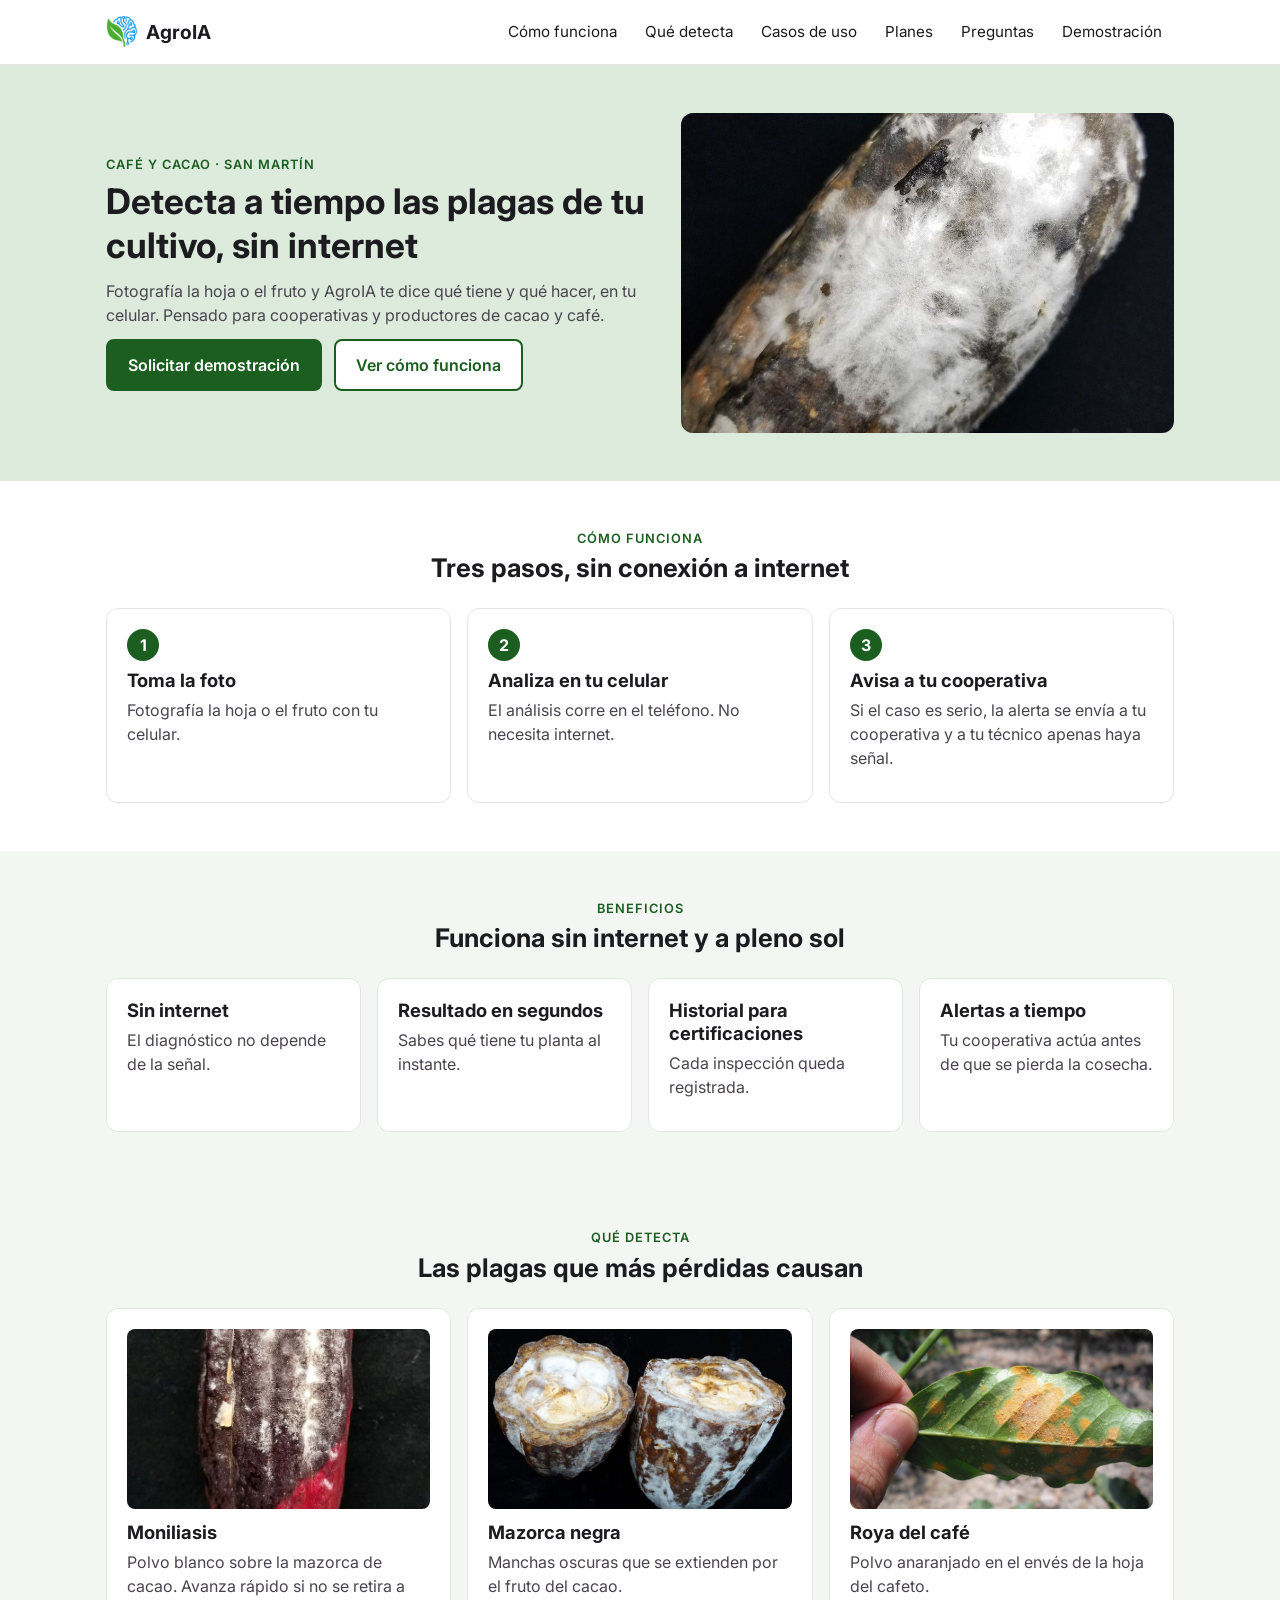
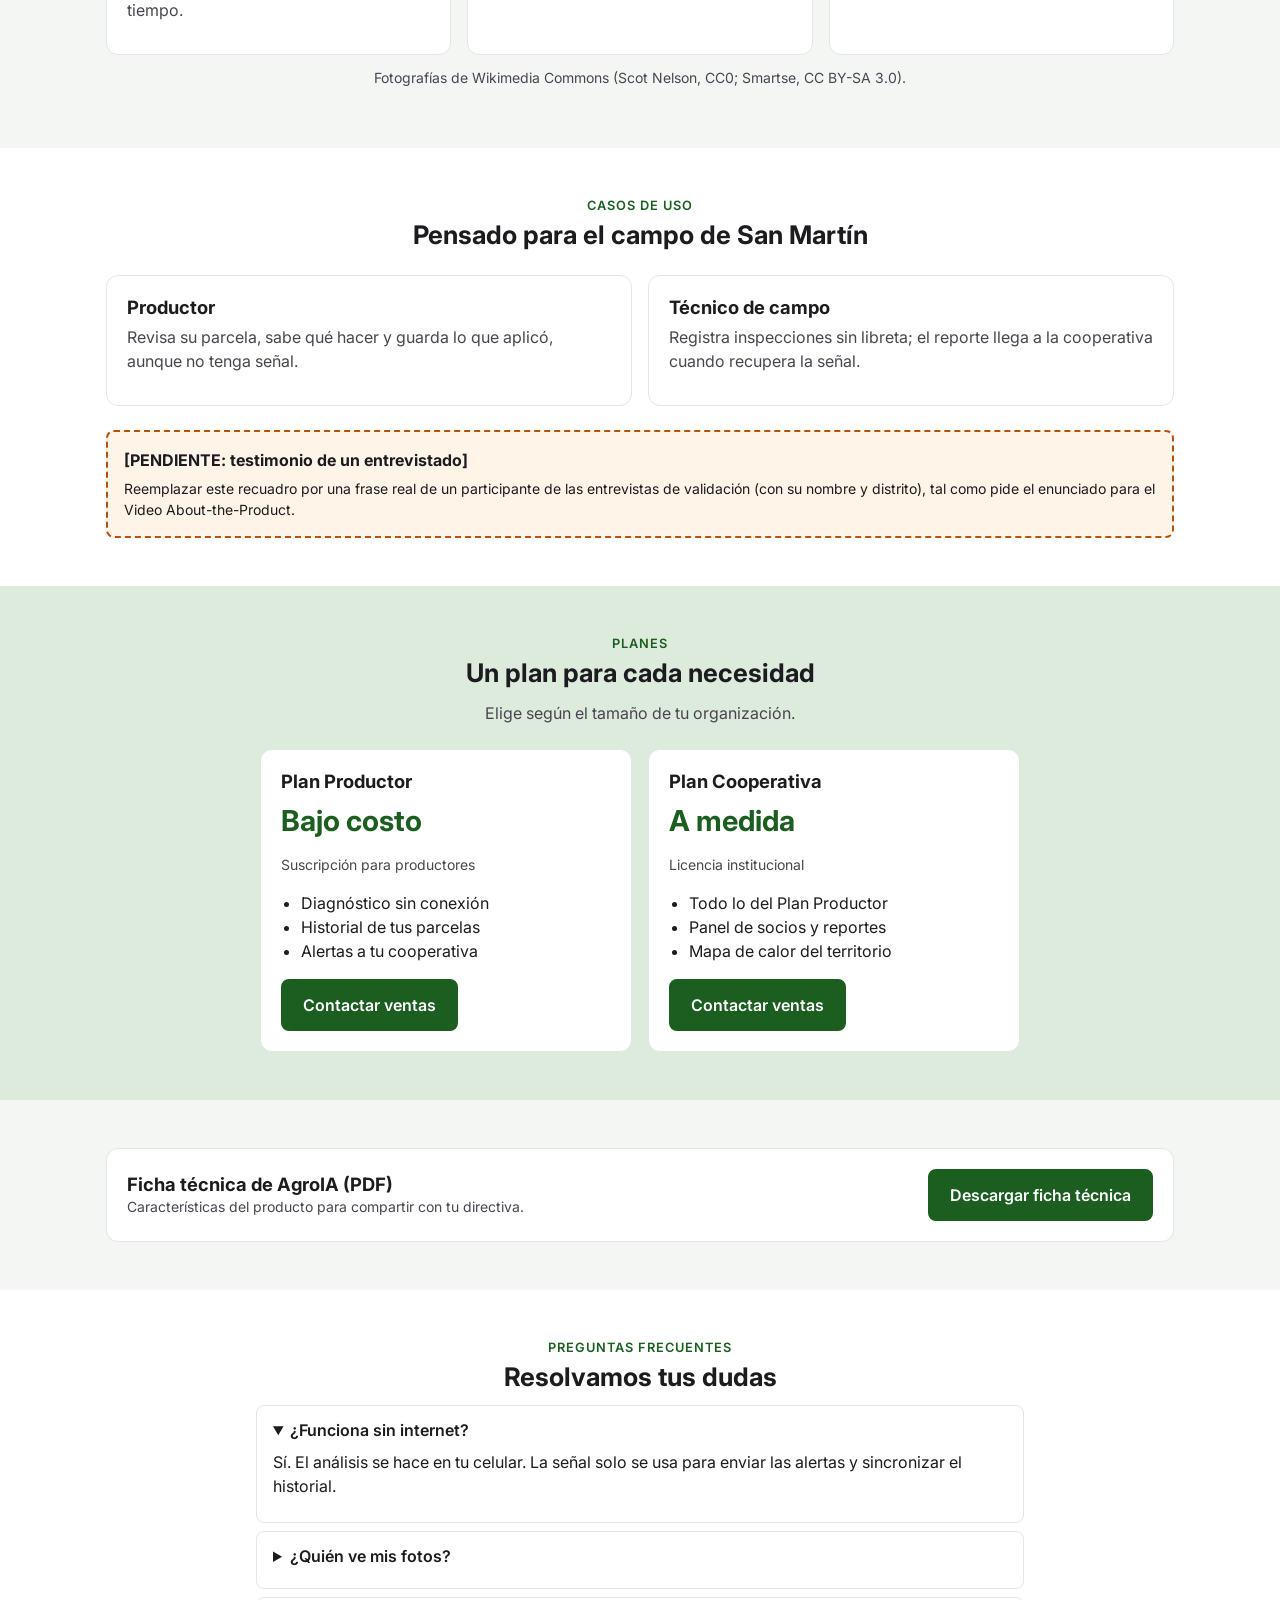
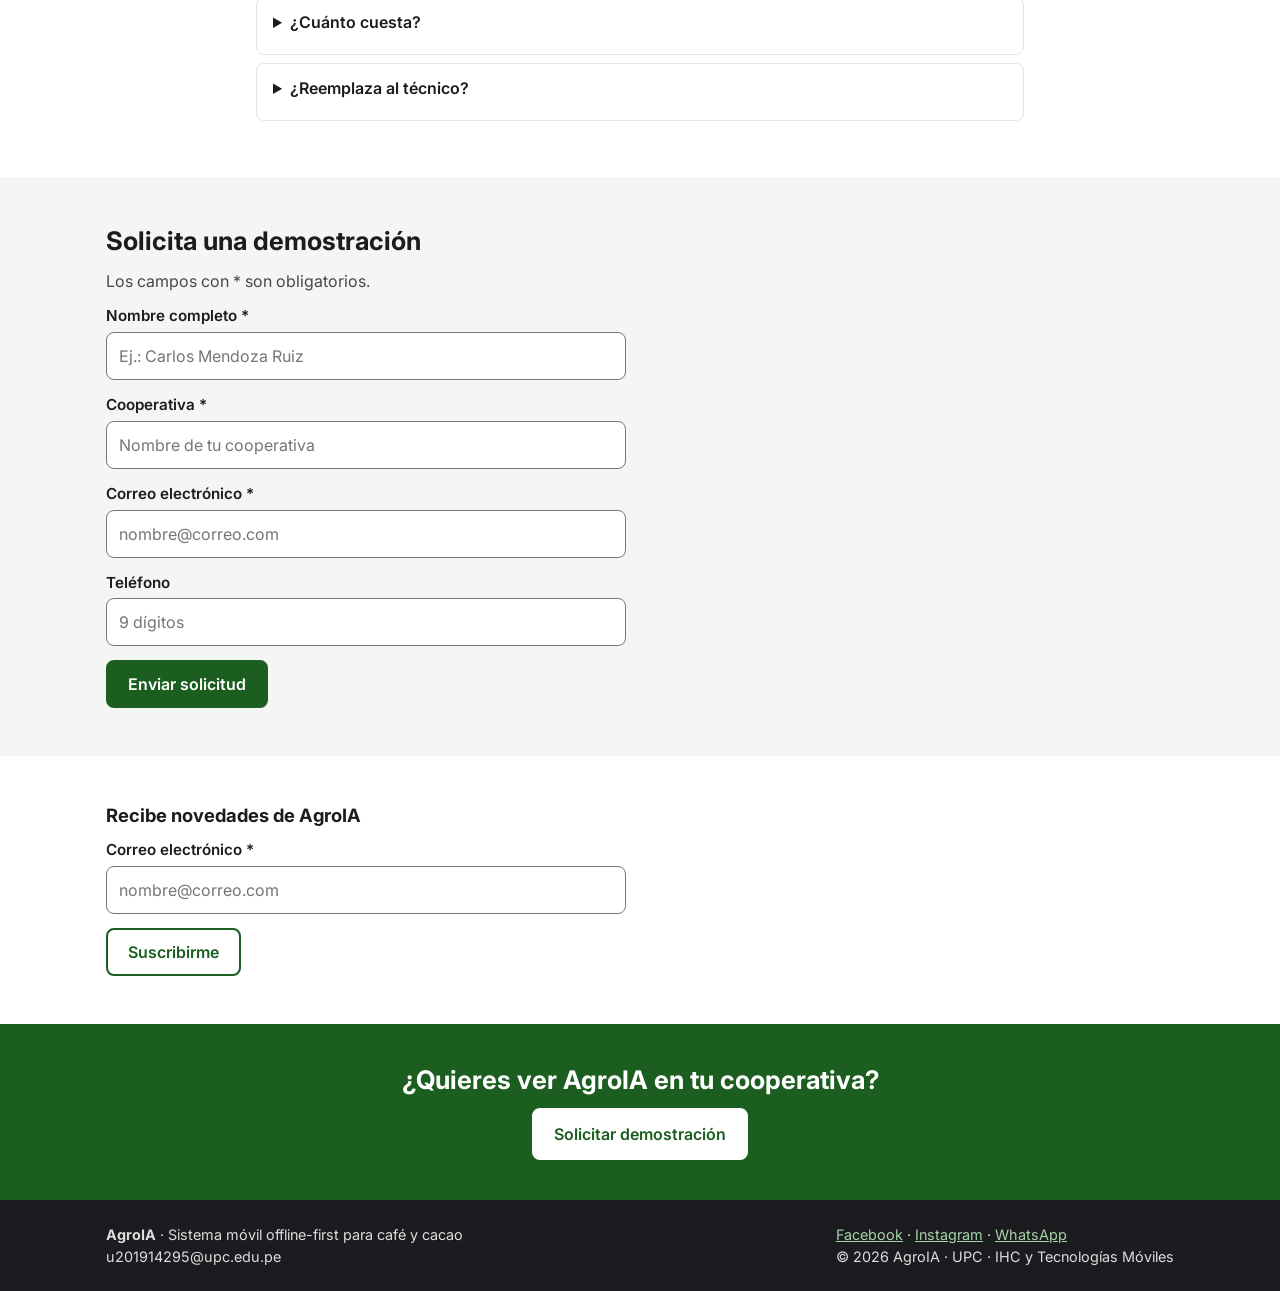
==== public/index.html @ c7a3e3e4 "fix(contact): replace placeholder contact data with real email" ====
<!DOCTYPE html>
<html lang="es">
<head>
  <meta charset="UTF-8">
  <meta name="viewport" content="width=device-width, initial-scale=1">
  <title>AgroIA | Detecta a tiempo las plagas de tu cultivo, sin internet</title>
  <meta name="description" content="AgroIA ayuda a productores y cooperativas de café y cacao a detectar plagas con el celular, incluso sin internet.">
  <link rel="icon" href="favicon.ico">
  <link rel="preconnect" href="https://fonts.googleapis.com">
  <link href="https://fonts.googleapis.com/css2?family=Inter:wght@400;600;700&display=swap" rel="stylesheet">
  <link rel="stylesheet" href="assets/styles/styles.css">
</head>
<body>

  <header class="header">
    <div class="container">
      <a class="brand" href="index.html"><img src="assets/images/logo.png" alt="">AgroIA</a>
      <button class="menu-btn" id="menu-btn" aria-expanded="false" aria-controls="nav">Menú</button>
      <nav class="nav" id="nav" aria-label="Principal">
        <a href="#como-funciona">Cómo funciona</a>
        <a href="#detecta">Qué detecta</a>
        <a href="#casos">Casos de uso</a>
        <a href="#planes">Planes</a>
        <a href="#preguntas">Preguntas</a>
        <a href="#demo">Demostración</a>
      </nav>
    </div>
  </header>

  <main>
    <!-- US45: propuesta de valor -->
    <section class="hero">
      <div class="container">
        <div>
          <p class="eyebrow">Café y cacao · San Martín</p>
          <h1>Detecta a tiempo las plagas de tu cultivo, sin internet</h1>
          <p class="muted">Fotografía la hoja o el fruto y AgroIA te dice qué tiene y qué hacer, en tu celular. Pensado para cooperativas y productores de cacao y café.</p>
          <div class="btn-row">
            <a class="btn" href="#demo">Solicitar demostración</a>
            <a class="btn btn-outline" href="#como-funciona">Ver cómo funciona</a>
          </div>
        </div>
        <img src="assets/images/hero.jpg" alt="Mazorca de cacao con polvo blanco de moniliasis">
      </div>
    </section>

    <section class="section section-white" id="como-funciona">
      <div class="container center">
        <p class="eyebrow">Cómo funciona</p>
        <h2>Tres pasos, sin conexión a internet</h2>
        <div class="grid grid-3" style="text-align:left; margin-top:24px;">
          <div class="card"><span class="step-number">1</span><h3>Toma la foto</h3><p class="muted">Fotografía la hoja o el fruto con tu celular.</p></div>
          <div class="card"><span class="step-number">2</span><h3>Analiza en tu celular</h3><p class="muted">El análisis corre en el teléfono. No necesita internet.</p></div>
          <div class="card"><span class="step-number">3</span><h3>Avisa a tu cooperativa</h3><p class="muted">Si el caso es serio, la alerta se envía a tu cooperativa y a tu técnico apenas haya señal.</p></div>
        </div>
      </div>
    </section>

    <section class="section">
      <div class="container center">
        <p class="eyebrow">Beneficios</p>
        <h2>Funciona sin internet y a pleno sol</h2>
        <div class="grid grid-4" style="text-align:left; margin-top:24px;">
          <div class="card"><h3>Sin internet</h3><p class="muted">El diagnóstico no depende de la señal.</p></div>
          <div class="card"><h3>Resultado en segundos</h3><p class="muted">Sabes qué tiene tu planta al instante.</p></div>
          <div class="card"><h3>Historial para certificaciones</h3><p class="muted">Cada inspección queda registrada.</p></div>
          <div class="card"><h3>Alertas a tiempo</h3><p class="muted">Tu cooperativa actúa antes de que se pierda la cosecha.</p></div>
        </div>
      </div>
    </section>

    <section class="section" id="detecta">
      <div class="container center">
        <p class="eyebrow">Qué detecta</p>
        <h2>Las plagas que más pérdidas causan</h2>
        <div class="grid grid-3" style="text-align:left; margin-top:24px;">
          <div class="card"><img class="card-photo" src="assets/images/moniliasis.jpg" alt="Mazorca de cacao cubierta de polvo blanco por moniliasis"><h3>Moniliasis</h3><p class="muted">Polvo blanco sobre la mazorca de cacao. Avanza rápido si no se retira a tiempo.</p></div>
          <div class="card"><img class="card-photo" src="assets/images/mazorca-negra.jpg" alt="Mazorca de cacao con manchas oscuras de mazorca negra"><h3>Mazorca negra</h3><p class="muted">Manchas oscuras que se extienden por el fruto del cacao.</p></div>
          <div class="card"><img class="card-photo" src="assets/images/roya.jpg" alt="Hoja de café con polvo anaranjado de roya"><h3>Roya del café</h3><p class="muted">Polvo anaranjado en el envés de la hoja del cafeto.</p></div>
        </div>
        <p class="muted small" style="margin-top:12px;">Fotografías de Wikimedia Commons (Scot Nelson, CC0; Smartse, CC BY-SA 3.0).</p>
      </div>
    </section>

    <!-- US46: casos de uso y testimonio -->
    <section class="section section-white" id="casos">
      <div class="container">
        <div class="center">
          <p class="eyebrow">Casos de uso</p>
          <h2>Pensado para el campo de San Martín</h2>
        </div>
        <div class="grid grid-2" style="margin-top:24px;">
          <div class="card"><h3>Productor</h3><p class="muted">Revisa su parcela, sabe qué hacer y guarda lo que aplicó, aunque no tenga señal.</p></div>
          <div class="card"><h3>Técnico de campo</h3><p class="muted">Registra inspecciones sin libreta; el reporte llega a la cooperativa cuando recupera la señal.</p></div>
        </div>
        <div style="margin-top:24px;">
          <div class="pending-box">
            <strong>[PENDIENTE: testimonio de un entrevistado]</strong>
            <p class="small" style="margin:6px 0 0;">Reemplazar este recuadro por una frase real de un participante de las entrevistas de validación (con su nombre y distrito), tal como pide el enunciado para el Video About-the-Product.</p>
          </div>
        </div>
      </div>
    </section>

    <!-- US47: planes -->
    <section class="section section-green" id="planes">
      <div class="container center">
        <p class="eyebrow">Planes</p>
        <h2>Un plan para cada necesidad</h2>
        <p class="muted">Elige según el tamaño de tu organización.</p>
        <div class="grid grid-2" style="text-align:left; max-width:760px; margin: 24px auto 0;">
          <div class="card">
            <h3>Plan Productor</h3>
            <p class="price">Bajo costo</p>
            <p class="muted small">Suscripción para productores</p>
            <ul class="plan-list"><li>Diagnóstico sin conexión</li><li>Historial de tus parcelas</li><li>Alertas a tu cooperativa</li></ul>
            <a class="btn" href="#demo">Contactar ventas</a>
          </div>
          <div class="card">
            <h3>Plan Cooperativa</h3>
            <p class="price">A medida</p>
            <p class="muted small">Licencia institucional</p>
            <ul class="plan-list"><li>Todo lo del Plan Productor</li><li>Panel de socios y reportes</li><li>Mapa de calor del territorio</li></ul>
            <a class="btn" href="#demo">Contactar ventas</a>
          </div>
        </div>
      </div>
    </section>

    <!-- US49: ficha tecnica -->
    <section class="section">
      <div class="container">
        <div class="card" style="display:flex; justify-content:space-between; align-items:center; gap:16px; flex-wrap:wrap;">
          <div><h3 style="margin:0;">Ficha técnica de AgroIA (PDF)</h3><p class="muted small" style="margin:0;">Características del producto para compartir con tu directiva.</p></div>
          <a class="btn" href="assets/docs/ficha-tecnica-agroia.pdf" download>Descargar ficha técnica</a>
        </div>
      </div>
    </section>

    <!-- US52: preguntas frecuentes -->
    <section class="section section-white" id="preguntas">
      <div class="container" style="max-width:800px;">
        <div class="center">
          <p class="eyebrow">Preguntas frecuentes</p>
          <h2>Resolvamos tus dudas</h2>
        </div>
        <details open><summary>¿Funciona sin internet?</summary><p>Sí. El análisis se hace en tu celular. La señal solo se usa para enviar las alertas y sincronizar el historial.</p></details>
        <details><summary>¿Quién ve mis fotos?</summary><p>Las fotos se quedan en tu celular. A la cooperativa solo se envía el resultado de las alertas que tú configuras.</p></details>
        <details><summary>¿Cuánto cuesta?</summary><p>Hay un plan de bajo costo para productores y una licencia a medida para cooperativas. Pide una demostración y te enviamos la propuesta.</p></details>
        <details><summary>¿Reemplaza al técnico?</summary><p>No. AgroIA orienta y avisa a tiempo, pero la dosis y el tratamiento se confirman con tu técnico de campo.</p></details>
      </div>
    </section>

    <!-- US48: solicitar demo -->
    <section class="section" id="demo">
      <div class="container">
        <h2>Solicita una demostración</h2>
        <p class="muted">Los campos con * son obligatorios.</p>
        <form class="form" id="form-demo" novalidate>
          <div class="field"><label for="nombre">Nombre completo *</label><input type="text" id="nombre" name="nombre" placeholder="Ej.: Carlos Mendoza Ruiz"><div class="error-msg"></div></div>
          <div class="field"><label for="cooperativa">Cooperativa *</label><input type="text" id="cooperativa" name="cooperativa" placeholder="Nombre de tu cooperativa"><div class="error-msg"></div></div>
          <div class="field"><label for="correo">Correo electrónico *</label><input type="email" id="correo" name="correo" placeholder="nombre@correo.com"><div class="error-msg"></div></div>
          <div class="field"><label for="telefono">Teléfono</label><input type="tel" id="telefono" name="telefono" placeholder="9 dígitos"><div class="error-msg"></div></div>
          <button class="btn" type="submit">Enviar solicitud</button>
        </form>
        <div class="success-box" id="demo-ok" role="status">Solicitud enviada. Nuestro equipo te escribirá para coordinar la demostración.</div>
      </div>
    </section>

    <!-- US51: boletin -->
    <section class="section section-white">
      <div class="container">
        <h3>Recibe novedades de AgroIA</h3>
        <form class="form" id="form-news" novalidate>
          <div class="field"><label for="correo-news">Correo electrónico *</label><input type="email" id="correo-news" name="correo" placeholder="nombre@correo.com"><div class="error-msg"></div></div>
          <button class="btn btn-outline" type="submit">Suscribirme</button>
        </form>
        <div class="success-box" id="news-ok" role="status">¡Listo! Te avisaremos de las novedades.</div>
      </div>
    </section>

    <section class="cta">
      <h2>¿Quieres ver AgroIA en tu cooperativa?</h2>
      <a class="btn" href="#demo">Solicitar demostración</a>
    </section>
  </main>

  <footer class="footer">
    <div class="container">
      <div>
        <strong>AgroIA</strong> · Sistema móvil offline-first para café y cacao<br>
        u201914295@upc.edu.pe
      </div>
      <div>
        <a href="#" aria-label="Facebook de AgroIA">Facebook</a> ·
        <a href="#" aria-label="Instagram de AgroIA">Instagram</a> ·
        <a href="#" aria-label="WhatsApp de AgroIA">WhatsApp</a><br>
        © 2026 AgroIA · UPC · IHC y Tecnologías Móviles
      </div>
    </div>
  </footer>

  <script src="assets/scripts/main.js"></script>
</body>
</html>
---- public/assets/styles/styles.css ----
/* AgroIA - estilos de la Landing Page
   Colores y tipografia tomados del Design System del informe (Inter, verde #1B5E20). */

:root {
  --primary: #1B5E20;
  --primary-light: #DDEBDD;
  --bg: #F4F6F4;
  --white: #FFFFFF;
  --ink: #1C1B1F;
  --muted: #49454F;
  --line: #E3E7E3;
  --leve: #1565C0;
  --leve-bg: #E8F1FB;
  --mod: #B45309;
  --mod-bg: #FFF4E8;
  --crit: #C62828;
  --crit-bg: #FDECEC;
  --ok: #2E7D32;
  --ok-bg: #EFF8F0;
}

* { box-sizing: border-box; }

body {
  margin: 0;
  font-family: "Inter", Arial, sans-serif;
  font-size: 16px;
  line-height: 1.5;
  color: var(--ink);
  background: var(--bg);
}

img { max-width: 100%; display: block; }
a { color: var(--primary); }
h1, h2, h3 { line-height: 1.25; margin: 0 0 12px; }
h1 { font-size: 2.2rem; }
h2 { font-size: 1.6rem; }
h3 { font-size: 1.15rem; }
p { margin: 0 0 12px; }

.container { width: 100%; max-width: 1100px; margin: 0 auto; padding: 0 16px; }
.section { padding: 48px 0; }
.section-white { background: var(--white); }
.section-green { background: var(--primary-light); }
.center { text-align: center; }
.muted { color: var(--muted); }
.small { font-size: 0.875rem; }
.eyebrow { color: var(--primary); font-weight: 600; font-size: 0.8rem; text-transform: uppercase; letter-spacing: 1px; margin-bottom: 4px; }

/* ---------- Encabezado ---------- */
.header { background: var(--white); border-bottom: 1px solid var(--line); position: sticky; top: 0; z-index: 10; }
.header .container { display: flex; align-items: center; justify-content: space-between; min-height: 64px; gap: 12px; }
.brand { display: flex; align-items: center; gap: 8px; font-weight: 700; font-size: 1.2rem; color: var(--ink); text-decoration: none; }
.brand img { width: 32px; height: 32px; }
.nav { display: flex; align-items: center; gap: 4px; flex-wrap: wrap; }
.nav a { color: var(--ink); text-decoration: none; padding: 10px 12px; border-radius: 8px; font-size: 0.95rem; }
.nav a:hover { background: var(--primary-light); }
.nav a.active { background: var(--primary-light); color: var(--primary); font-weight: 600; }
.menu-btn { display: none; background: none; border: 1px solid var(--line); border-radius: 8px; padding: 10px 14px; font-size: 1rem; cursor: pointer; min-height: 48px; }

/* ---------- Botones ---------- */
.btn {
  display: inline-block; background: var(--primary); color: var(--white); border: 2px solid var(--primary);
  padding: 12px 20px; border-radius: 8px; font-size: 1rem; font-weight: 600; text-decoration: none;
  cursor: pointer; min-height: 48px; font-family: inherit;
}
.btn:hover { background: #164d1a; }
.btn:disabled { opacity: 0.5; cursor: not-allowed; }
.btn-outline { background: var(--white); color: var(--primary); }
.btn-outline:hover { background: var(--primary-light); }
.btn-small { padding: 8px 14px; min-height: 40px; font-size: 0.9rem; }
.btn-row { display: flex; gap: 12px; flex-wrap: wrap; margin-top: 12px; }

/* === inicio (Rol 2) === */
/* ---------- Hero ---------- */
.hero { background: var(--primary-light); padding: 48px 0; }
.hero .container { display: grid; grid-template-columns: 1.1fr 1fr; gap: 32px; align-items: center; }
.hero img { border-radius: 12px; width: 100%; height: 320px; object-fit: cover; }

#como-funciona, #detecta { scroll-margin-top: 64px; }

/* ---------- Tarjetas y rejillas ---------- */
.grid { display: grid; gap: 16px; }
.grid-2 { grid-template-columns: repeat(2, 1fr); }
.grid-3 { grid-template-columns: repeat(3, 1fr); }
.grid-4 { grid-template-columns: repeat(4, 1fr); }
.card { background: var(--white); border: 1px solid var(--line); border-radius: 12px; padding: 20px; }
.card h3 { margin-bottom: 6px; }
.step-number { display: inline-block; background: var(--primary); color: var(--white); width: 32px; height: 32px; line-height: 32px; text-align: center; border-radius: 50%; font-weight: 700; margin-bottom: 8px; }
.price { font-size: 1.8rem; font-weight: 700; color: var(--primary); }
.plan-list { padding-left: 20px; }
.quote { border-left: 4px solid var(--primary); padding-left: 16px; font-style: italic; }
.pending-box { border: 2px dashed var(--mod); background: var(--mod-bg); padding: 16px; border-radius: 8px; }

.card-photo { width: 100%; height: 180px; object-fit: cover; border-radius: 8px; margin-bottom: 12px; }

/* === casos-planes (Rol 3) === */
/* tarjetas y rejillas ya vienen del bloque inicio (Rol 2); los planes y los casos reutilizan .card y .grid-2 */
/* ---------- Preguntas frecuentes ---------- */
details { background: var(--white); border: 1px solid var(--line); border-radius: 8px; padding: 12px 16px; margin-bottom: 8px; }
summary { cursor: pointer; font-weight: 600; min-height: 32px; }

/* === formularios (Rol 4) === */
/* ---------- Formularios ---------- */
.form { max-width: 520px; }
.field { margin-bottom: 14px; }
label { display: block; font-weight: 600; margin-bottom: 4px; font-size: 0.95rem; }
input[type="text"], input[type="email"], input[type="tel"], input[type="date"], input[type="number"], select, textarea {
  width: 100%; padding: 12px; border: 1px solid #79747E; border-radius: 8px; font-size: 1rem; font-family: inherit; background: var(--white); min-height: 48px;
}
input:focus, select:focus, textarea:focus, button:focus, a:focus, summary:focus { outline: 3px solid #81C784; outline-offset: 2px; }
.error-msg { color: var(--crit); font-size: 0.875rem; margin-top: 4px; display: none; }
.field.invalid input, .field.invalid select, .field.invalid textarea { border-color: var(--crit); border-width: 2px; }
.field.invalid .error-msg { display: block; }
.success-box { background: var(--ok-bg); border: 1px solid var(--ok); color: #1B5E20; padding: 16px; border-radius: 8px; display: none; margin-top: 12px; }

/* ---------- Pie ---------- */
.cta { background: var(--primary); color: var(--white); text-align: center; padding: 40px 16px; }
.cta .btn { background: var(--white); color: var(--primary); border-color: var(--white); }
.footer { background: #1C1B1F; color: #DDD; padding: 24px 0; font-size: 0.9rem; }
.footer a { color: #A5D6A7; }
.footer .container { display: flex; justify-content: space-between; gap: 16px; flex-wrap: wrap; }

/* ---------- Responsive ---------- */
@media (max-width: 800px) {
  h1 { font-size: 1.7rem; }
  .hero .container, .grid-2, .grid-3, .grid-4 { grid-template-columns: 1fr; }
  .hero img { height: 220px; }
  .menu-btn { display: block; }
  .nav { display: none; width: 100%; flex-direction: column; align-items: stretch; }
  .nav.open { display: flex; }
  .header .container { flex-wrap: wrap; padding-top: 8px; padding-bottom: 8px; }
  .section { padding: 32px 0; }
}
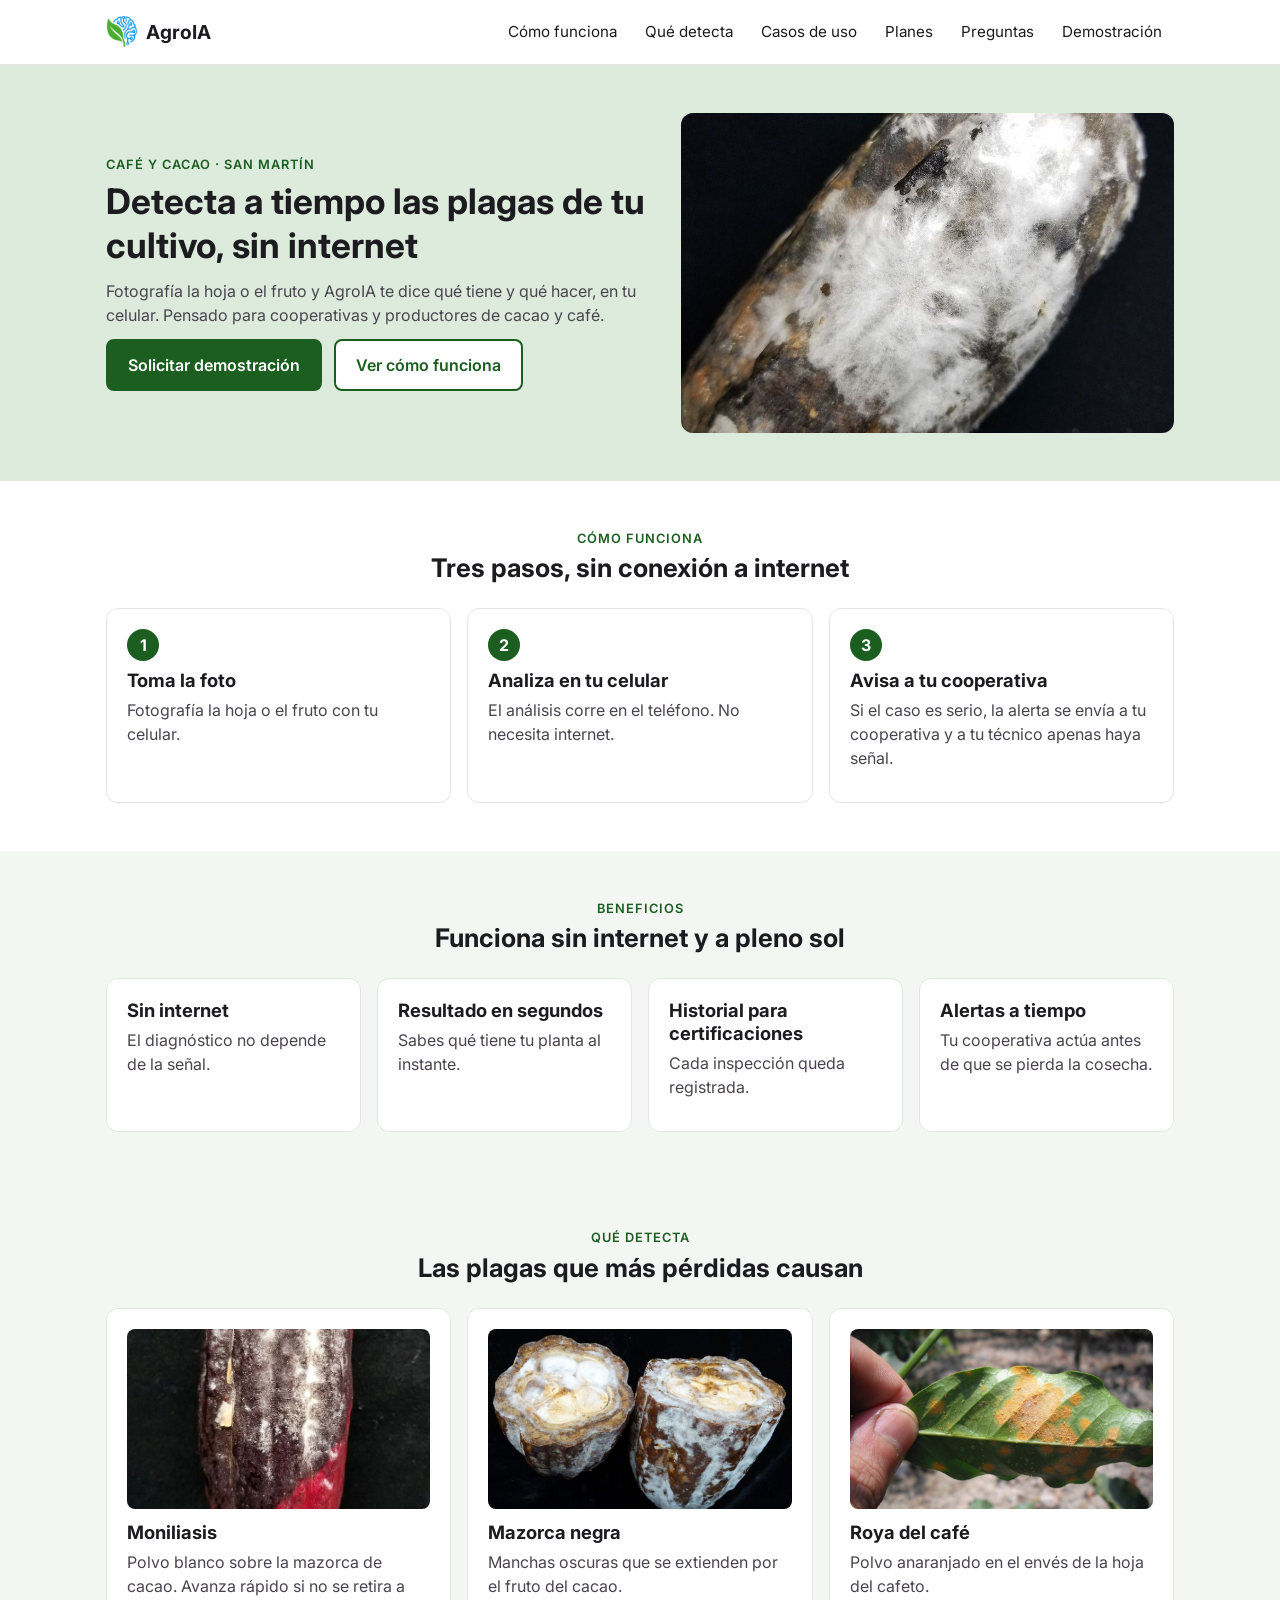
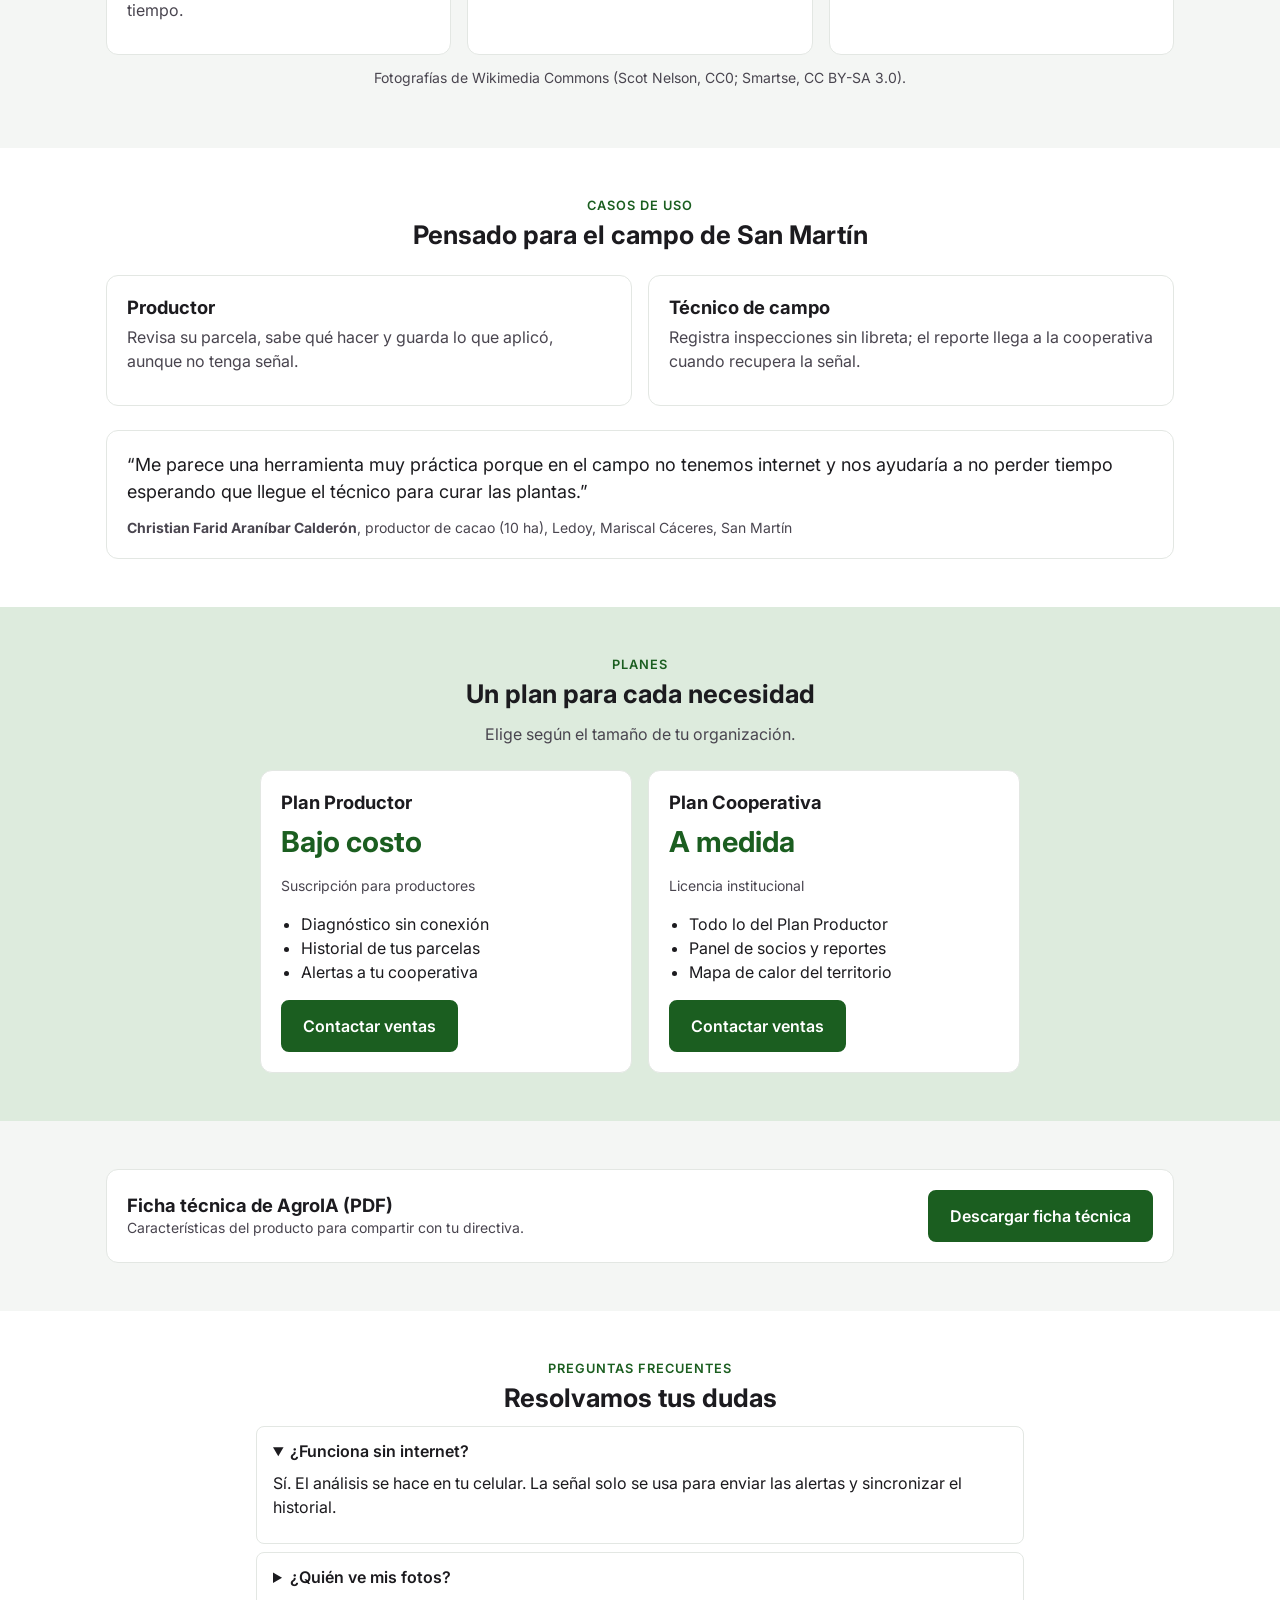
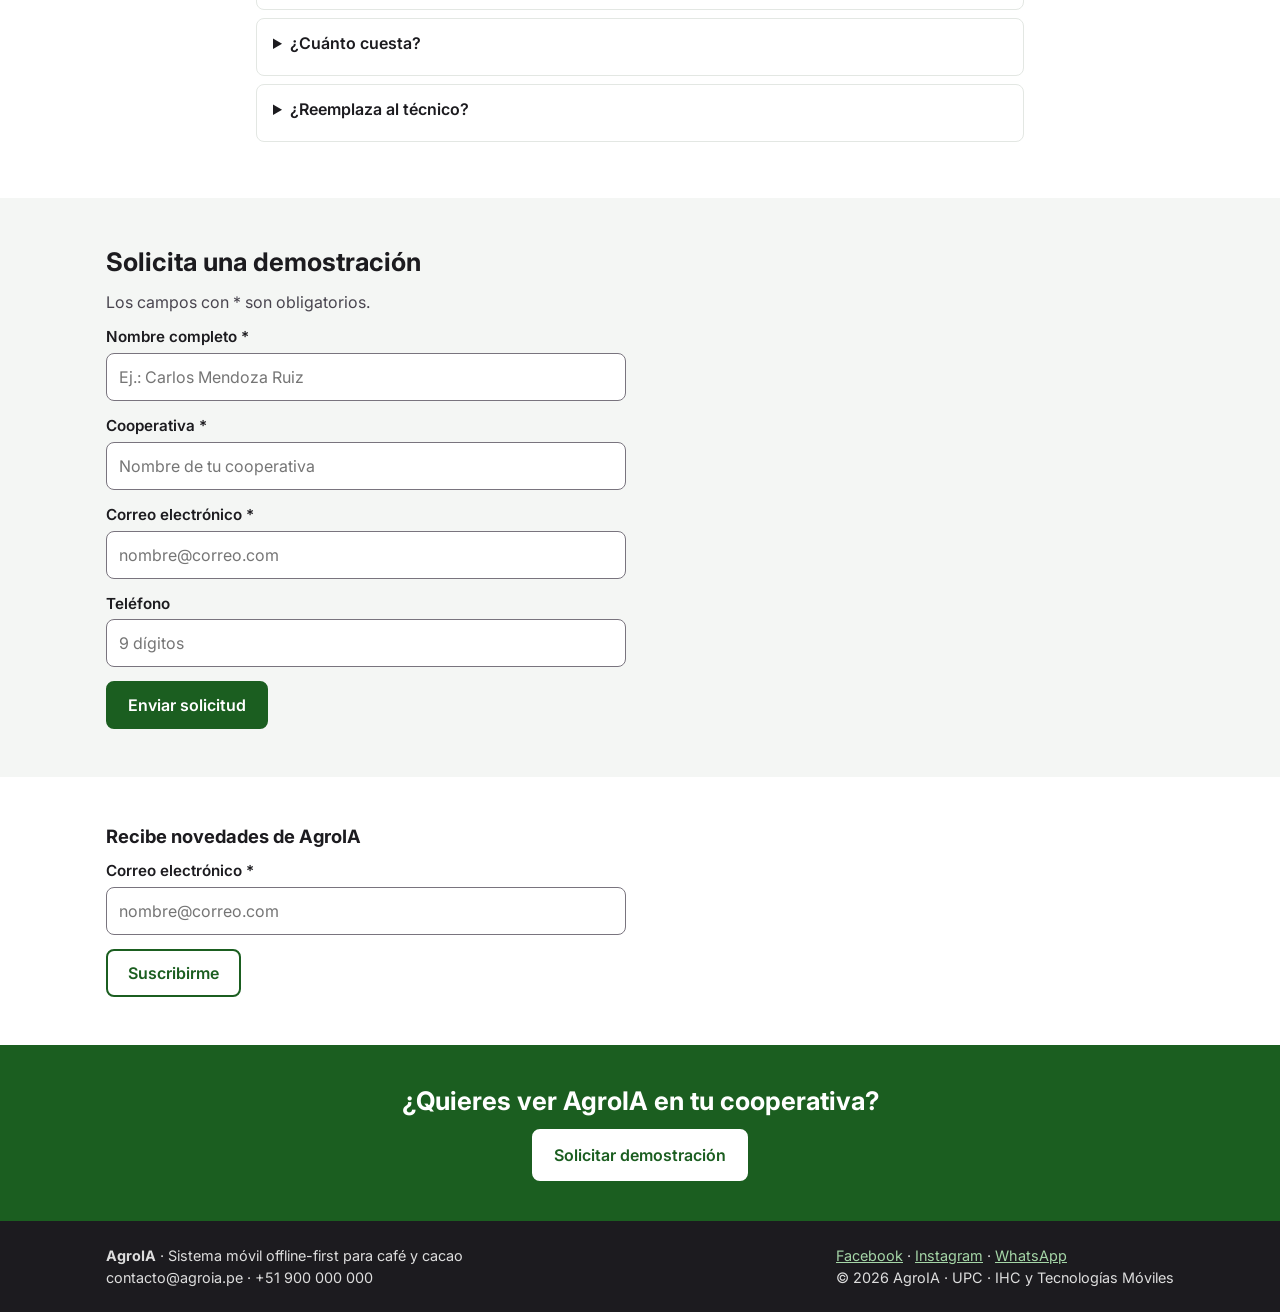
==== commit b3947995: "Merge pull request #7 from agroia-grupo3/fix/us46-real-testimonial feat: add real testimonial (US46)" ====
--- a/public/index.html
+++ b/public/index.html
@@ -94,10 +94,10 @@
           <div class="card"><h3>Técnico de campo</h3><p class="muted">Registra inspecciones sin libreta; el reporte llega a la cooperativa cuando recupera la señal.</p></div>
         </div>
         <div style="margin-top:24px;">
-          <div class="pending-box">
-            <strong>[PENDIENTE: testimonio de un entrevistado]</strong>
-            <p class="small" style="margin:6px 0 0;">Reemplazar este recuadro por una frase real de un participante de las entrevistas de validación (con su nombre y distrito), tal como pide el enunciado para el Video About-the-Product.</p>
-          </div>
+          <figure class="card" style="margin:0;">
+            <blockquote style="margin:0 0 12px;font-size:1.125rem;">&ldquo;Me parece una herramienta muy práctica porque en el campo no tenemos internet y nos ayudaría a no perder tiempo esperando que llegue el técnico para curar las plantas.&rdquo;</blockquote>
+            <figcaption class="muted small"><strong>Christian Farid Araníbar Calderón</strong>, productor de cacao (10 ha), Ledoy, Mariscal Cáceres, San Martín</figcaption>
+          </figure>
         </div>
       </div>
     </section>
@@ -189,7 +189,7 @@
     <div class="container">
       <div>
         <strong>AgroIA</strong> · Sistema móvil offline-first para café y cacao<br>
-        u201914295@upc.edu.pe
+        contacto@agroia.pe · +51 900 000 000
       </div>
       <div>
         <a href="#" aria-label="Facebook de AgroIA">Facebook</a> ·
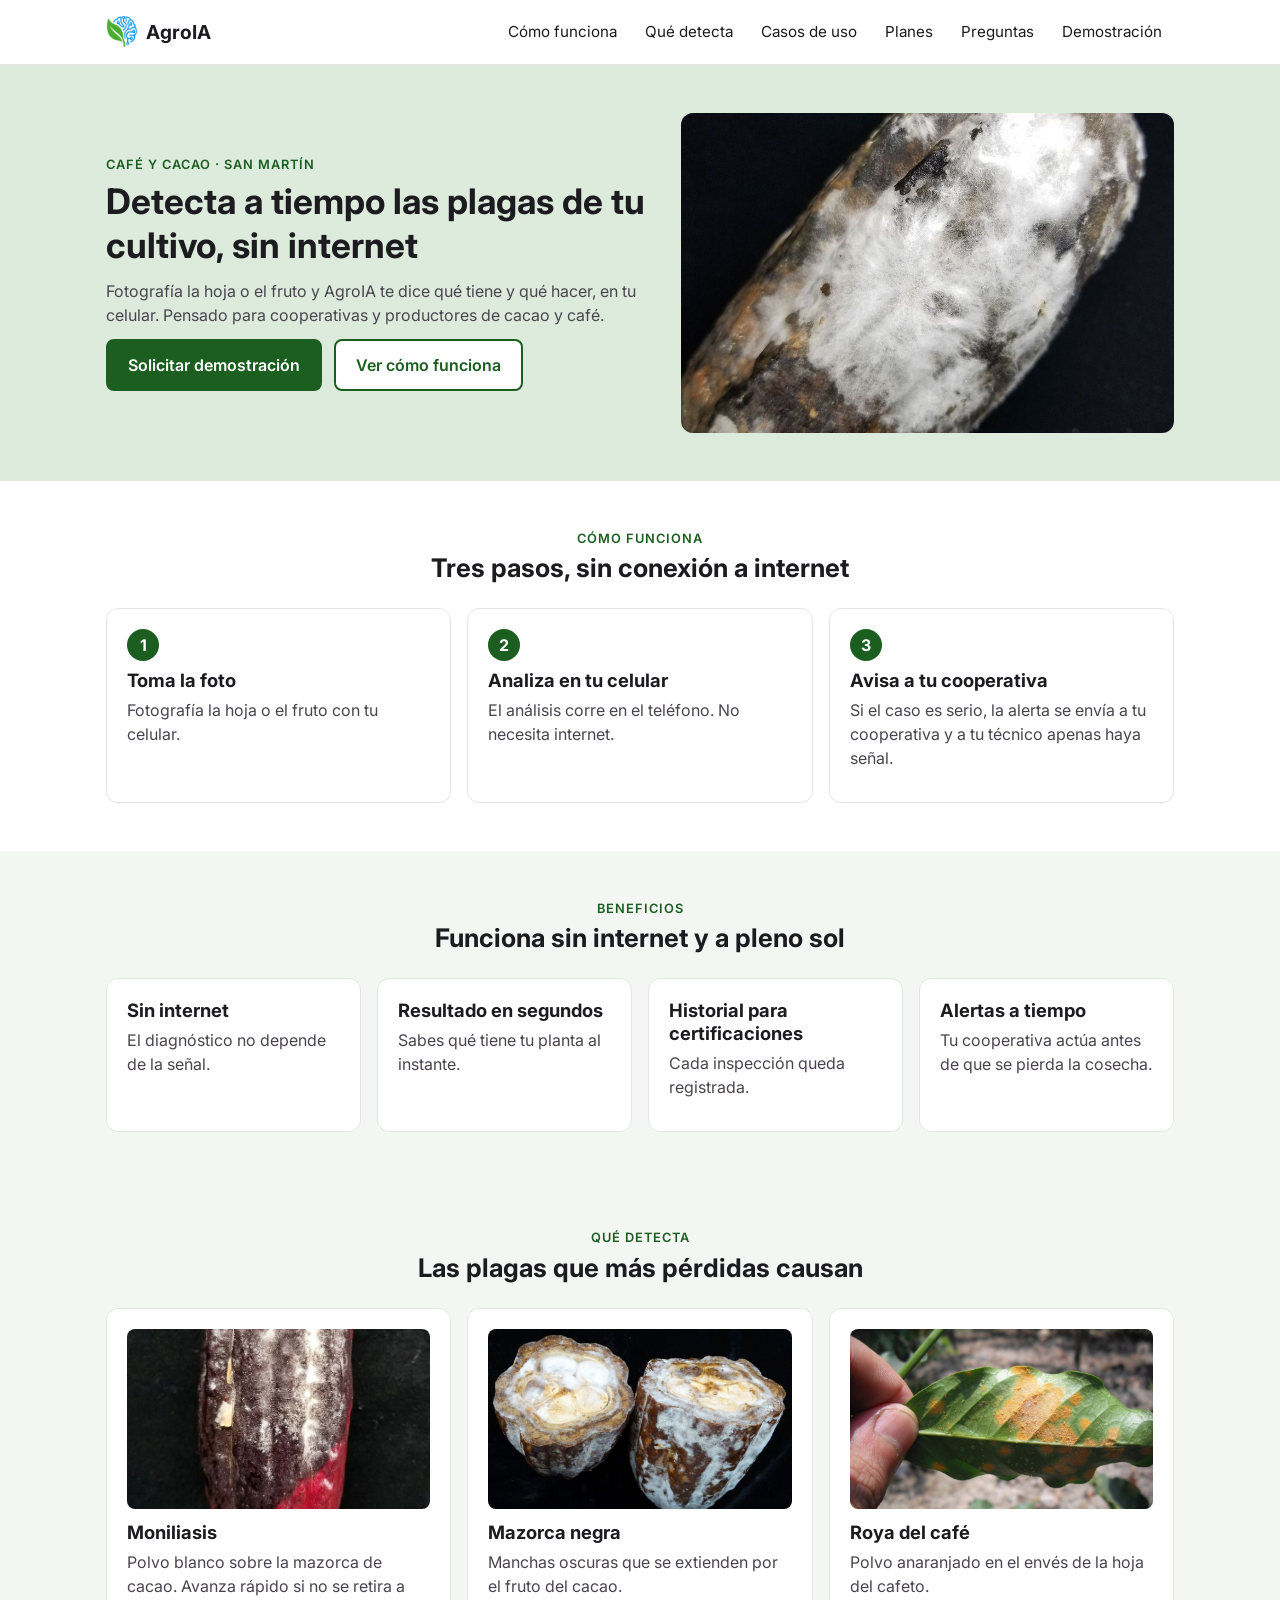
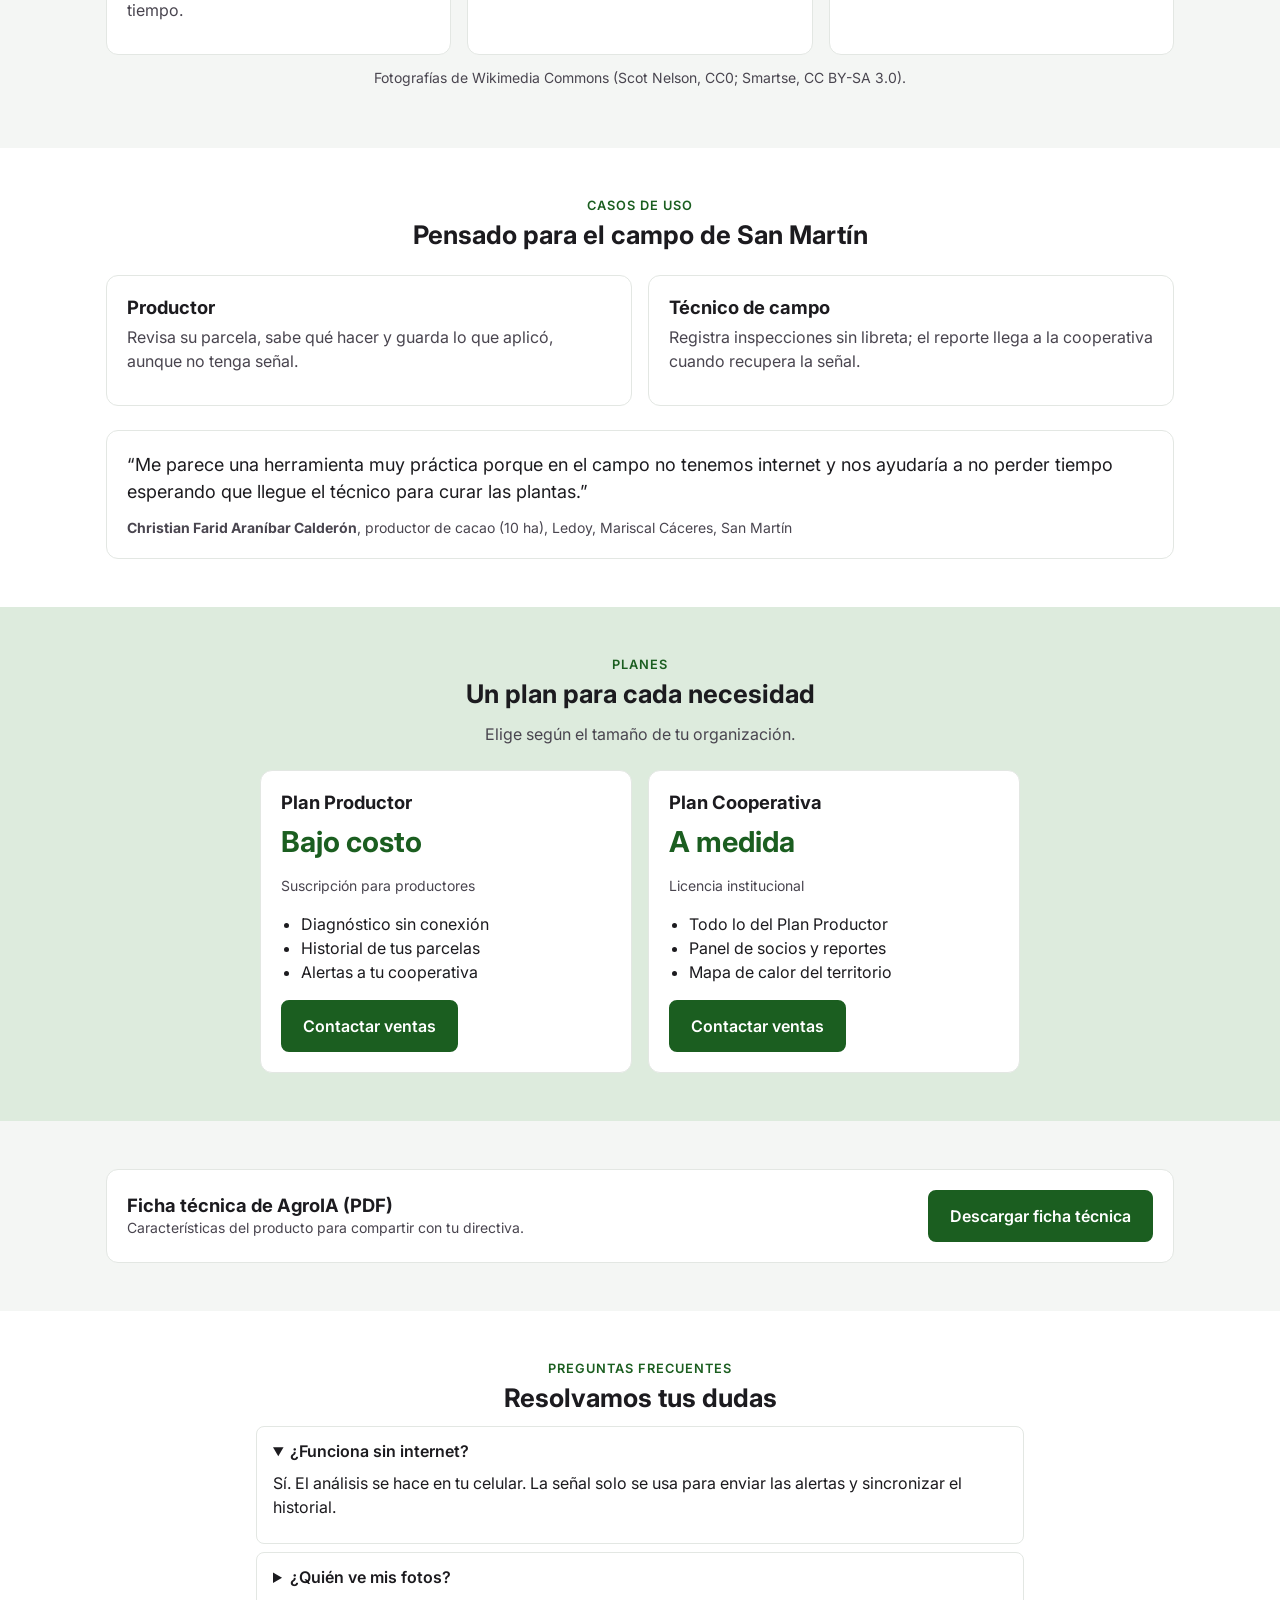
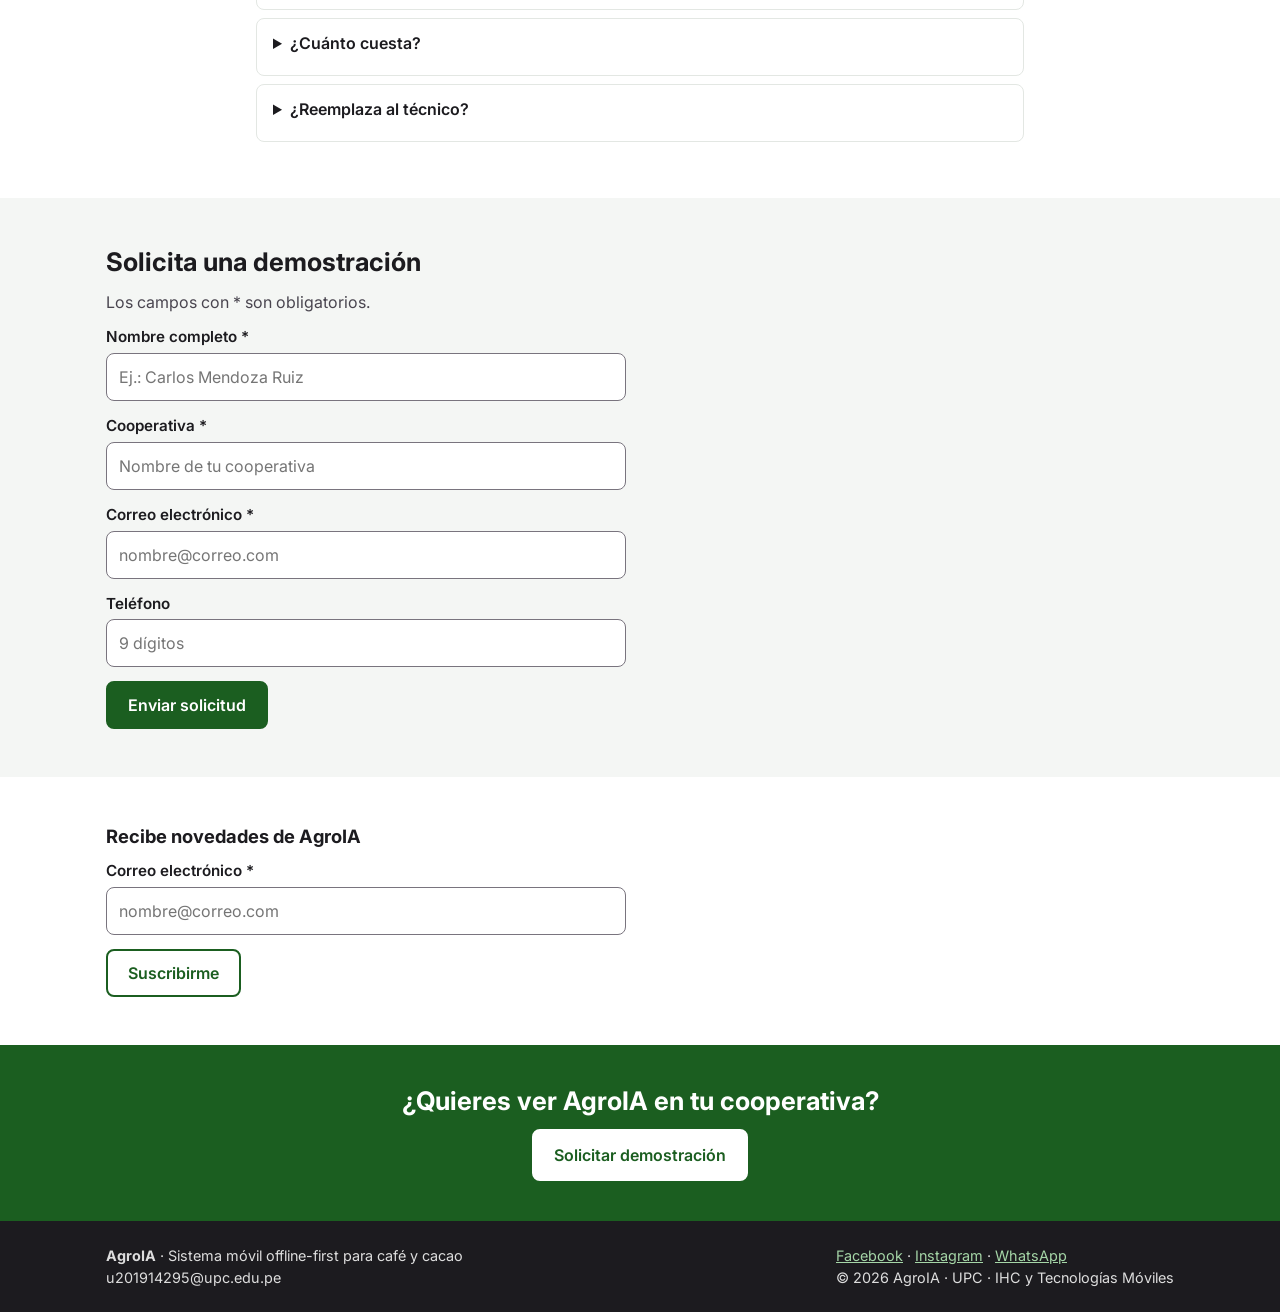
==== commit 8e97a85e: "Merge pull request #8 from agroia-grupo3/fix/contact-data fix: real contact data" ====
--- a/public/index.html
+++ b/public/index.html
@@ -189,7 +189,7 @@
     <div class="container">
       <div>
         <strong>AgroIA</strong> · Sistema móvil offline-first para café y cacao<br>
-        contacto@agroia.pe · +51 900 000 000
+        u201914295@upc.edu.pe
       </div>
       <div>
         <a href="#" aria-label="Facebook de AgroIA">Facebook</a> ·
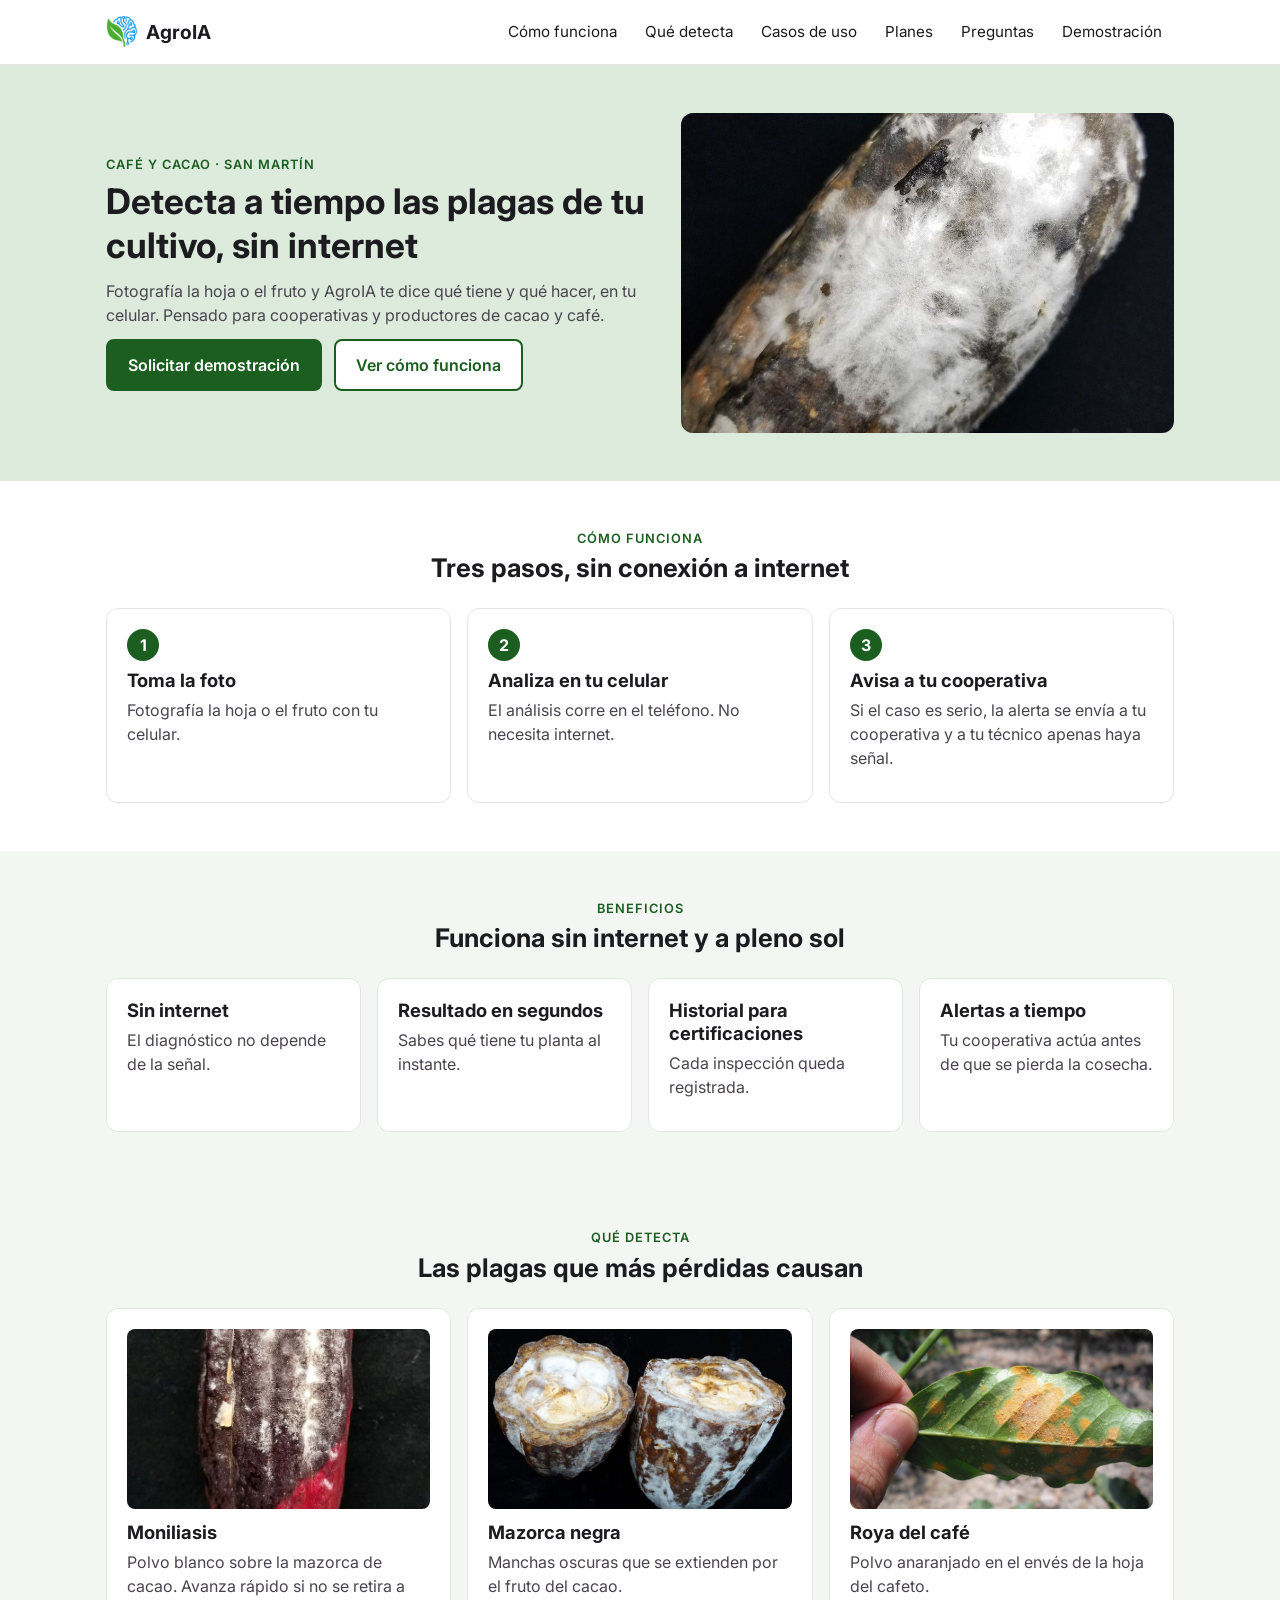
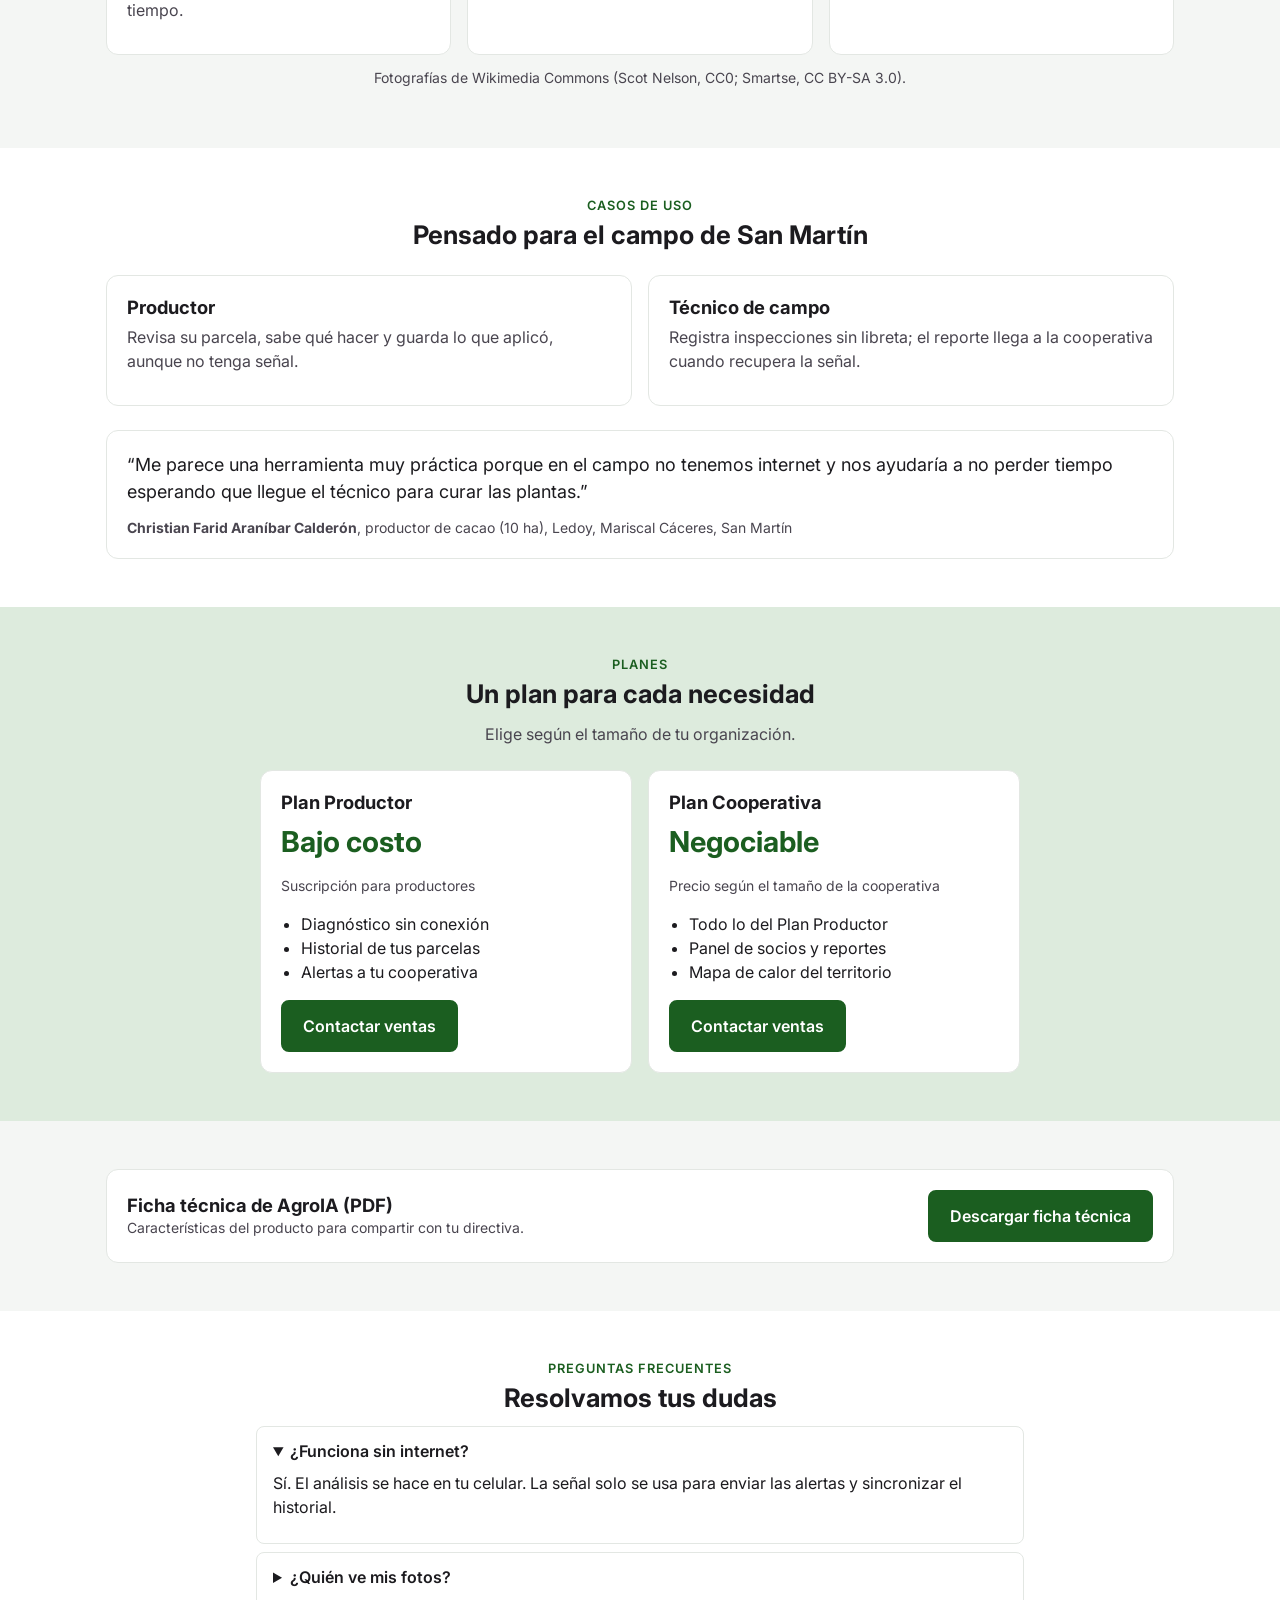
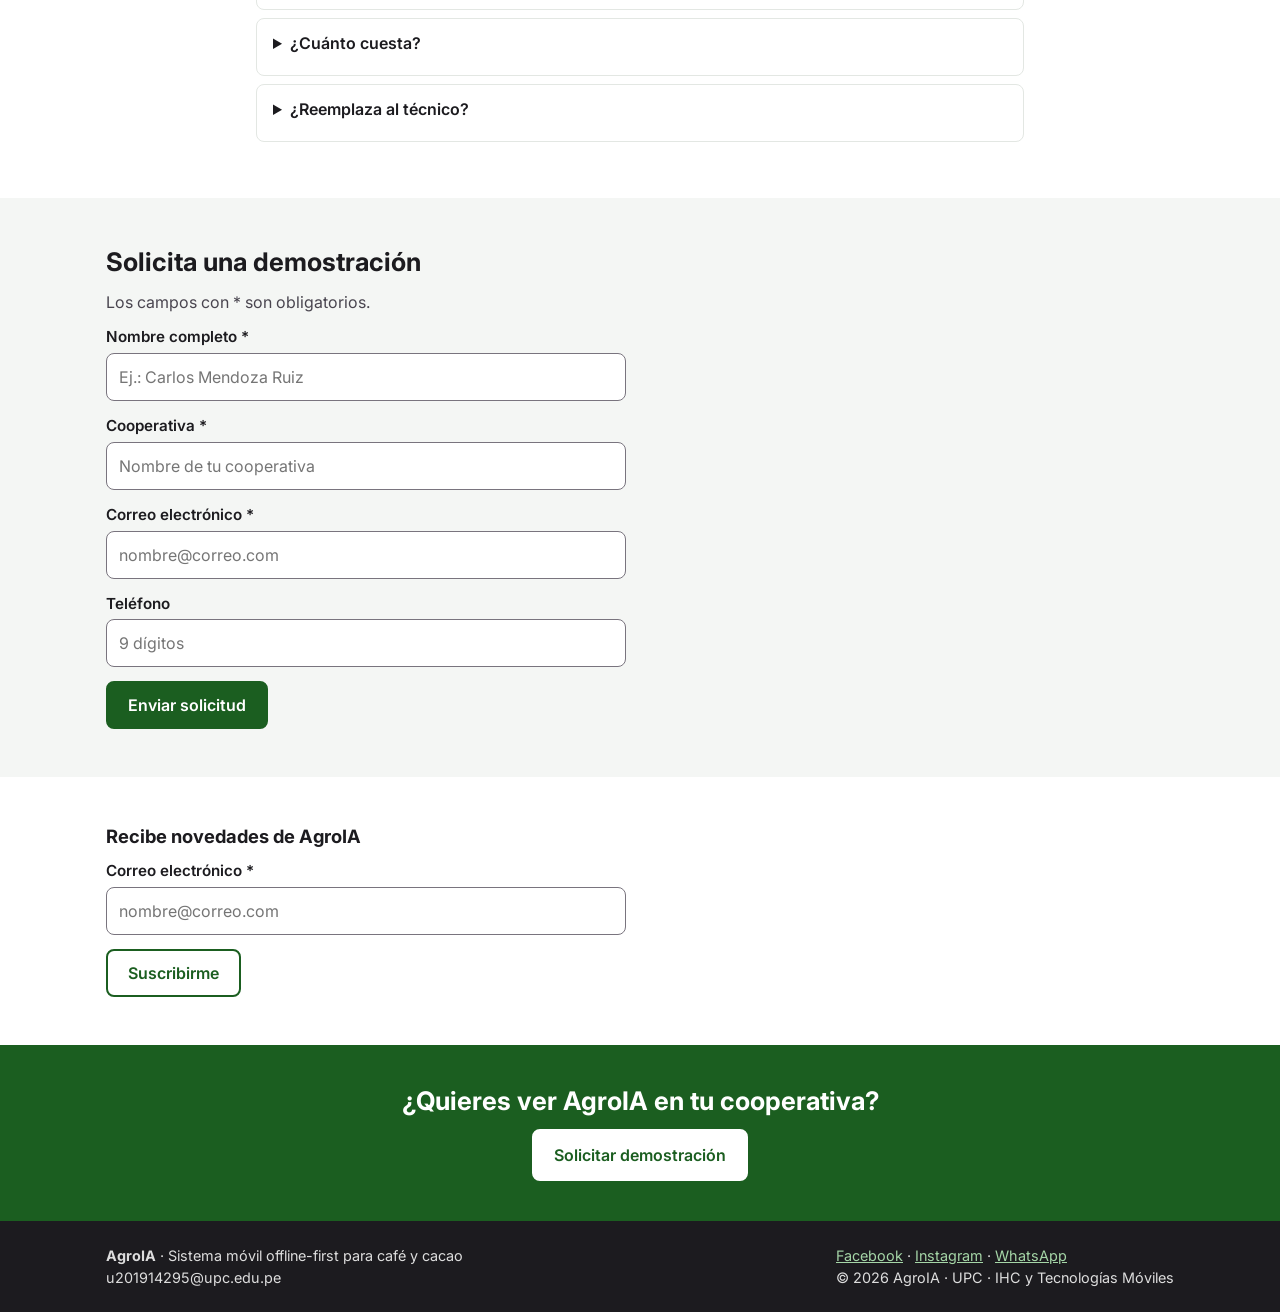
==== commit 0126ac61: "feat(plans): state that the cooperative price is negotiable by size" ====
--- a/public/index.html
+++ b/public/index.html
@@ -118,8 +118,8 @@
           </div>
           <div class="card">
             <h3>Plan Cooperativa</h3>
-            <p class="price">A medida</p>
-            <p class="muted small">Licencia institucional</p>
+            <p class="price">Negociable</p>
+            <p class="muted small">Precio según el tamaño de la cooperativa</p>
             <ul class="plan-list"><li>Todo lo del Plan Productor</li><li>Panel de socios y reportes</li><li>Mapa de calor del territorio</li></ul>
             <a class="btn" href="#demo">Contactar ventas</a>
           </div>
@@ -146,7 +146,7 @@
         </div>
         <details open><summary>¿Funciona sin internet?</summary><p>Sí. El análisis se hace en tu celular. La señal solo se usa para enviar las alertas y sincronizar el historial.</p></details>
         <details><summary>¿Quién ve mis fotos?</summary><p>Las fotos se quedan en tu celular. A la cooperativa solo se envía el resultado de las alertas que tú configuras.</p></details>
-        <details><summary>¿Cuánto cuesta?</summary><p>Hay un plan de bajo costo para productores y una licencia a medida para cooperativas. Pide una demostración y te enviamos la propuesta.</p></details>
+        <details><summary>¿Cuánto cuesta?</summary><p>Hay un plan de bajo costo para productores y una licencia para cooperativas con precio negociable según su tamaño. Pide una demostración y te enviamos la propuesta.</p></details>
         <details><summary>¿Reemplaza al técnico?</summary><p>No. AgroIA orienta y avisa a tiempo, pero la dosis y el tratamiento se confirman con tu técnico de campo.</p></details>
       </div>
     </section>
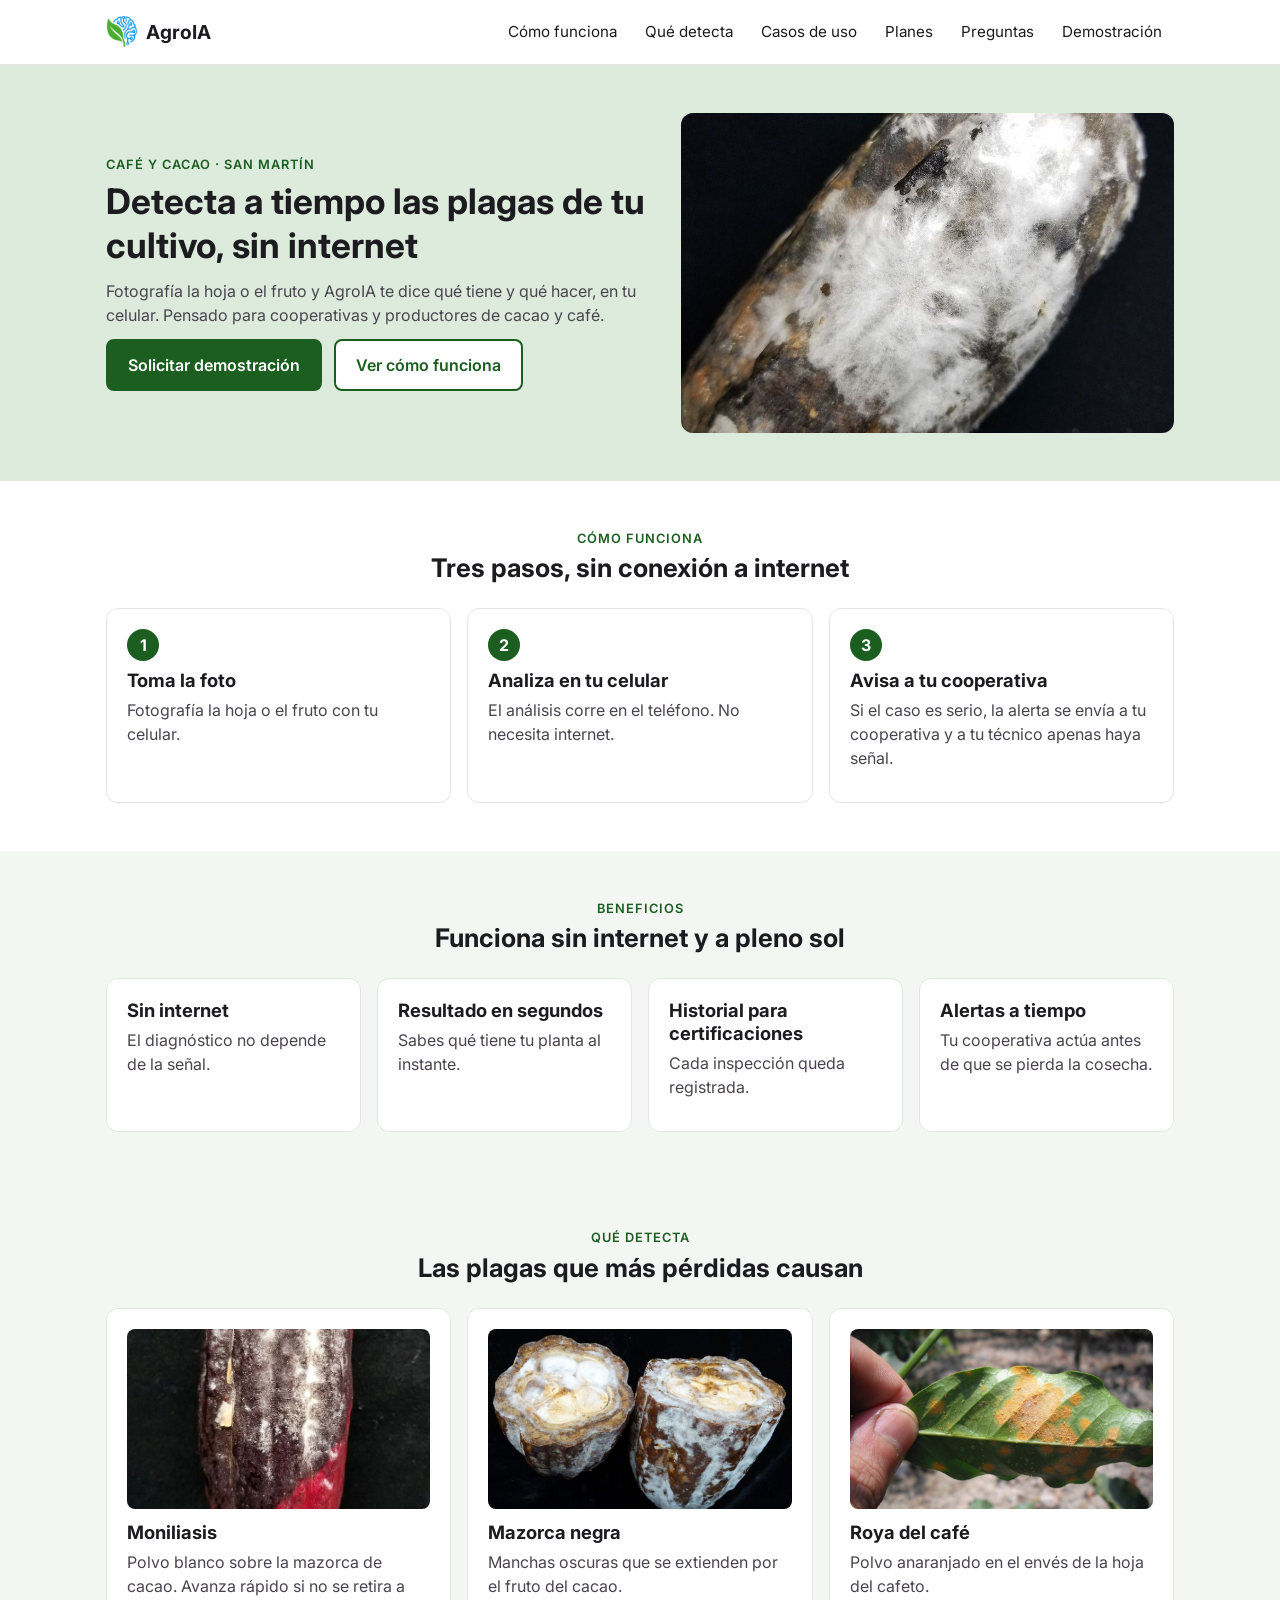
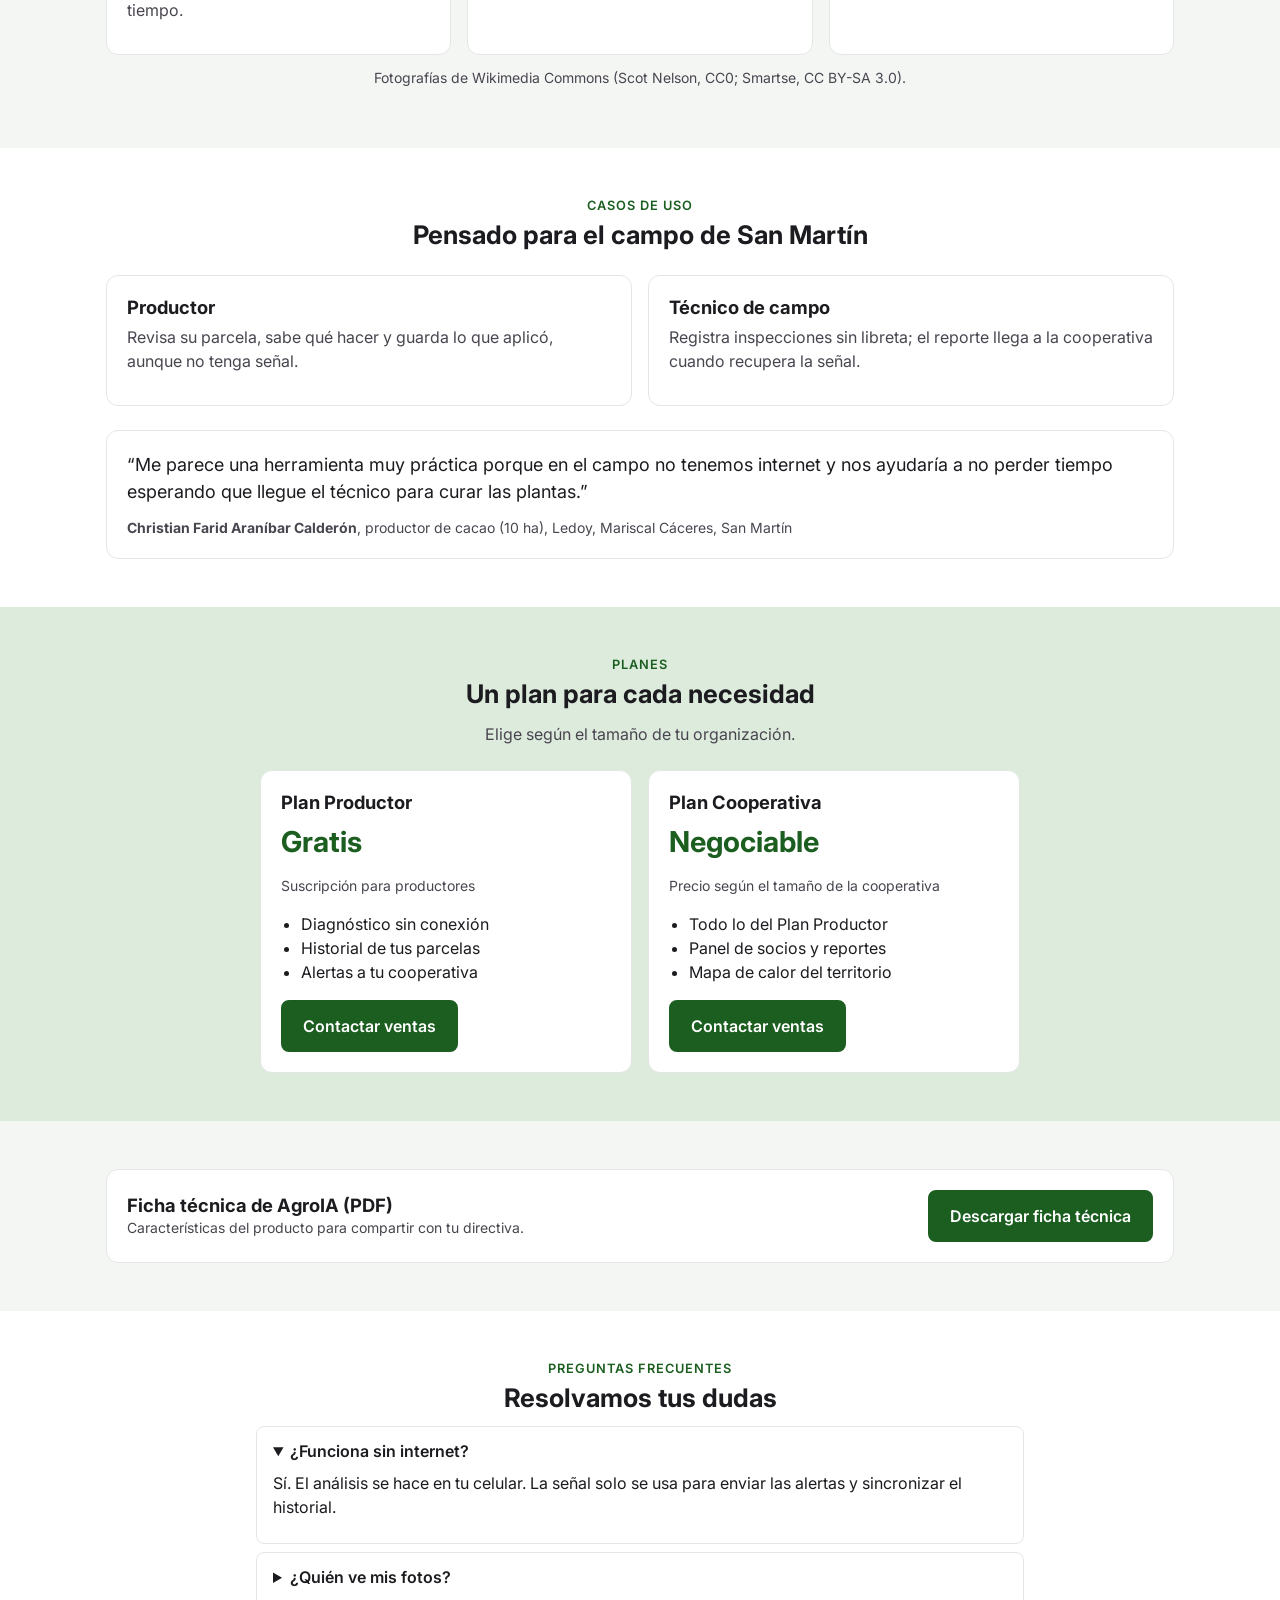
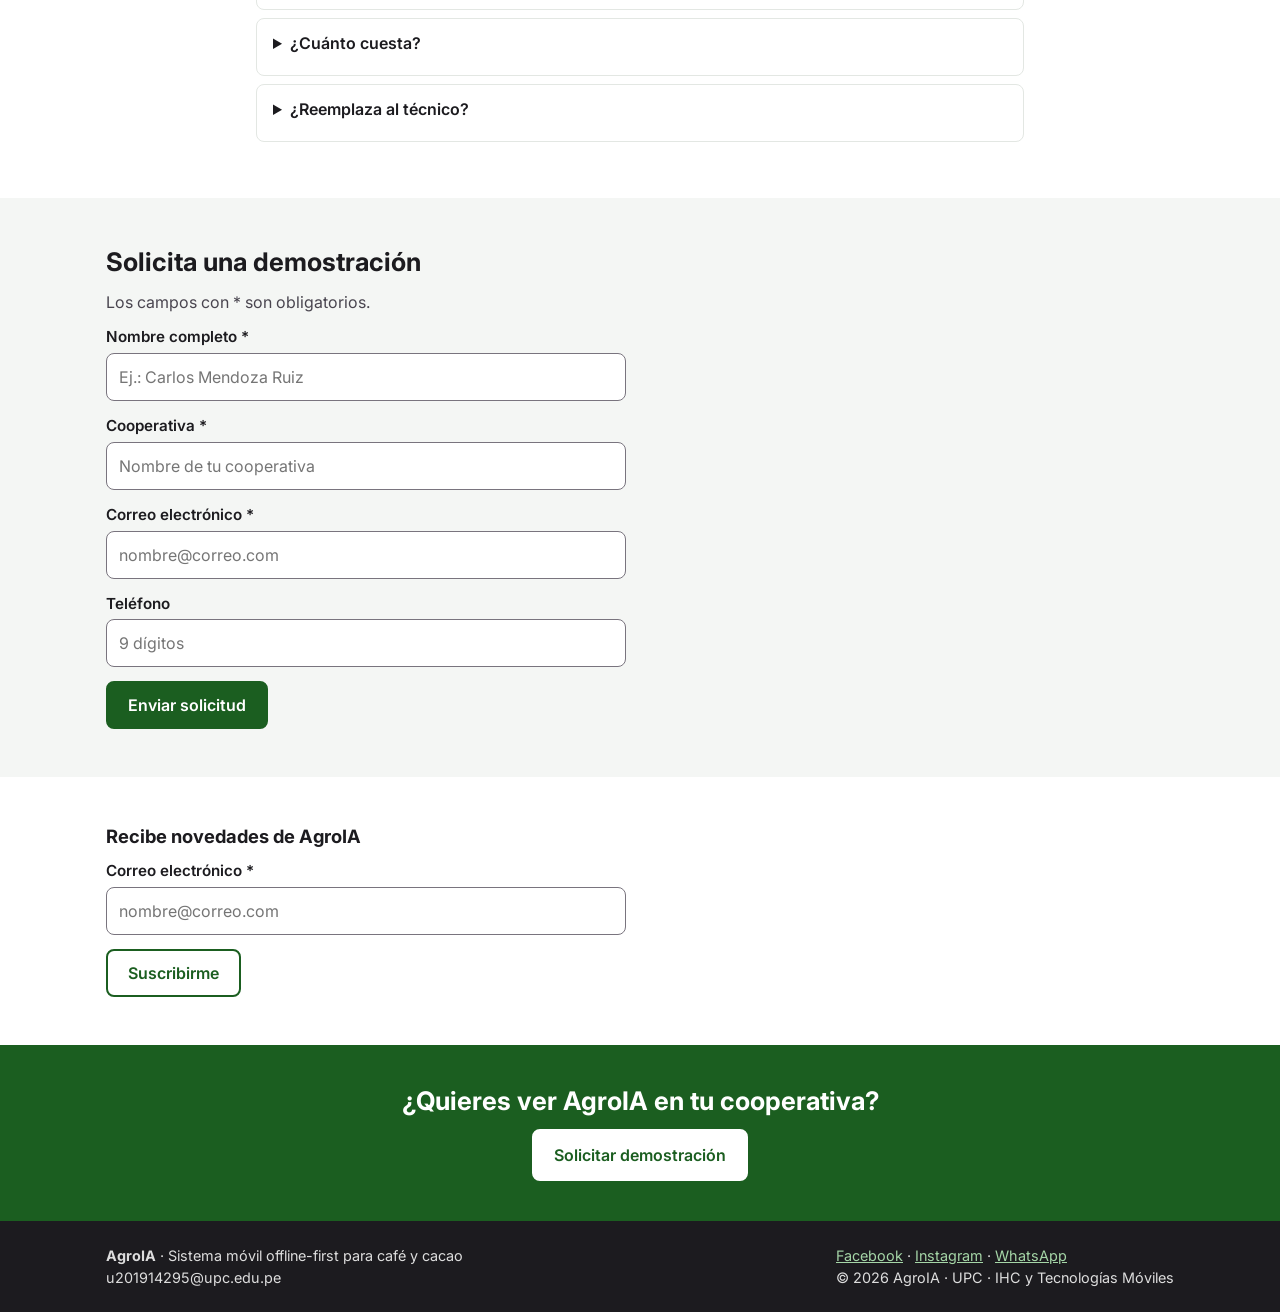
==== commit 6ce7d803: "refactor: restore public folder and deploy it with GitHub Actions The challenge requires public/ as " ====
--- a/public/index.html
+++ b/public/index.html
@@ -111,7 +111,7 @@
         <div class="grid grid-2" style="text-align:left; max-width:760px; margin: 24px auto 0;">
           <div class="card">
             <h3>Plan Productor</h3>
-            <p class="price">Bajo costo</p>
+            <p class="price">Gratis</p>
             <p class="muted small">Suscripción para productores</p>
             <ul class="plan-list"><li>Diagnóstico sin conexión</li><li>Historial de tus parcelas</li><li>Alertas a tu cooperativa</li></ul>
             <a class="btn" href="#demo">Contactar ventas</a>
@@ -146,7 +146,7 @@
         </div>
         <details open><summary>¿Funciona sin internet?</summary><p>Sí. El análisis se hace en tu celular. La señal solo se usa para enviar las alertas y sincronizar el historial.</p></details>
         <details><summary>¿Quién ve mis fotos?</summary><p>Las fotos se quedan en tu celular. A la cooperativa solo se envía el resultado de las alertas que tú configuras.</p></details>
-        <details><summary>¿Cuánto cuesta?</summary><p>Hay un plan de bajo costo para productores y una licencia para cooperativas con precio negociable según su tamaño. Pide una demostración y te enviamos la propuesta.</p></details>
+        <details><summary>¿Cuánto cuesta?</summary><p>Hay un plan gratuito para productores y una licencia para cooperativas con precio negociable según su tamaño. Pide una demostración y te enviamos la propuesta.</p></details>
         <details><summary>¿Reemplaza al técnico?</summary><p>No. AgroIA orienta y avisa a tiempo, pero la dosis y el tratamiento se confirman con tu técnico de campo.</p></details>
       </div>
     </section>
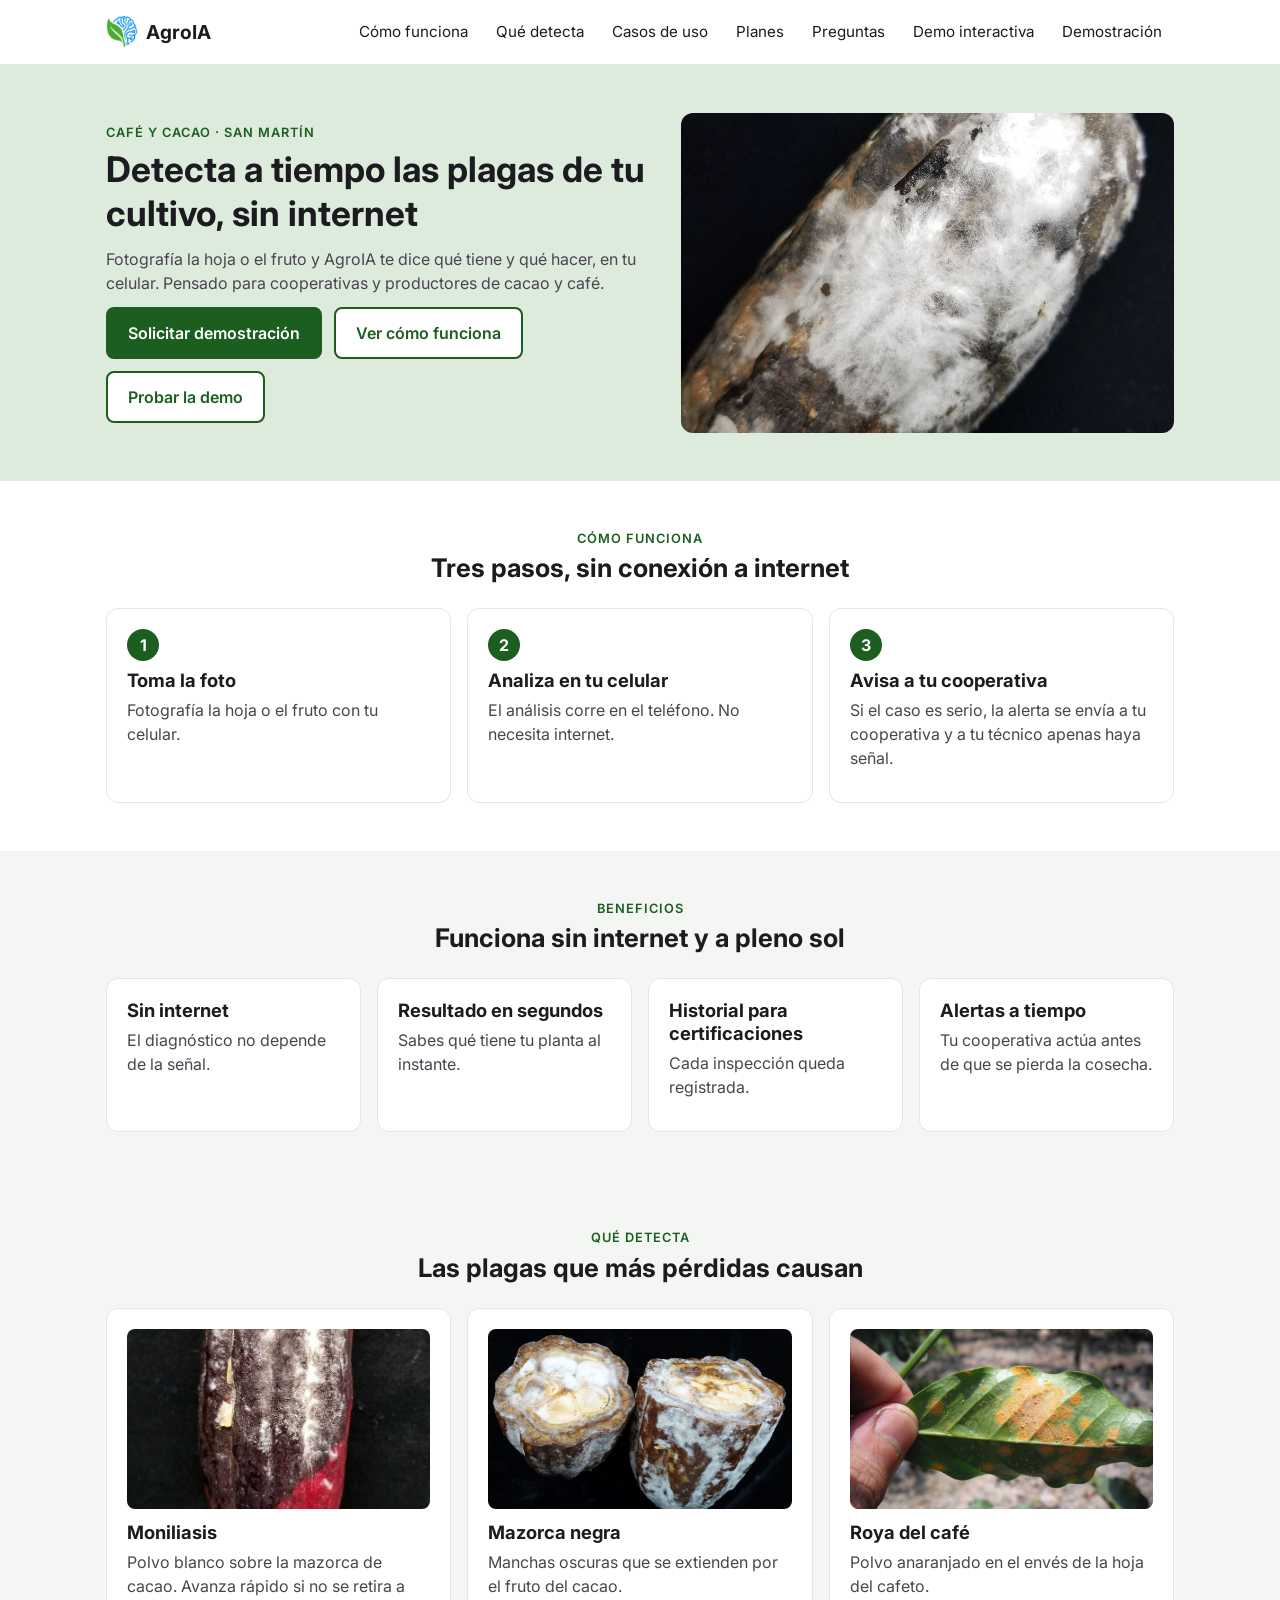
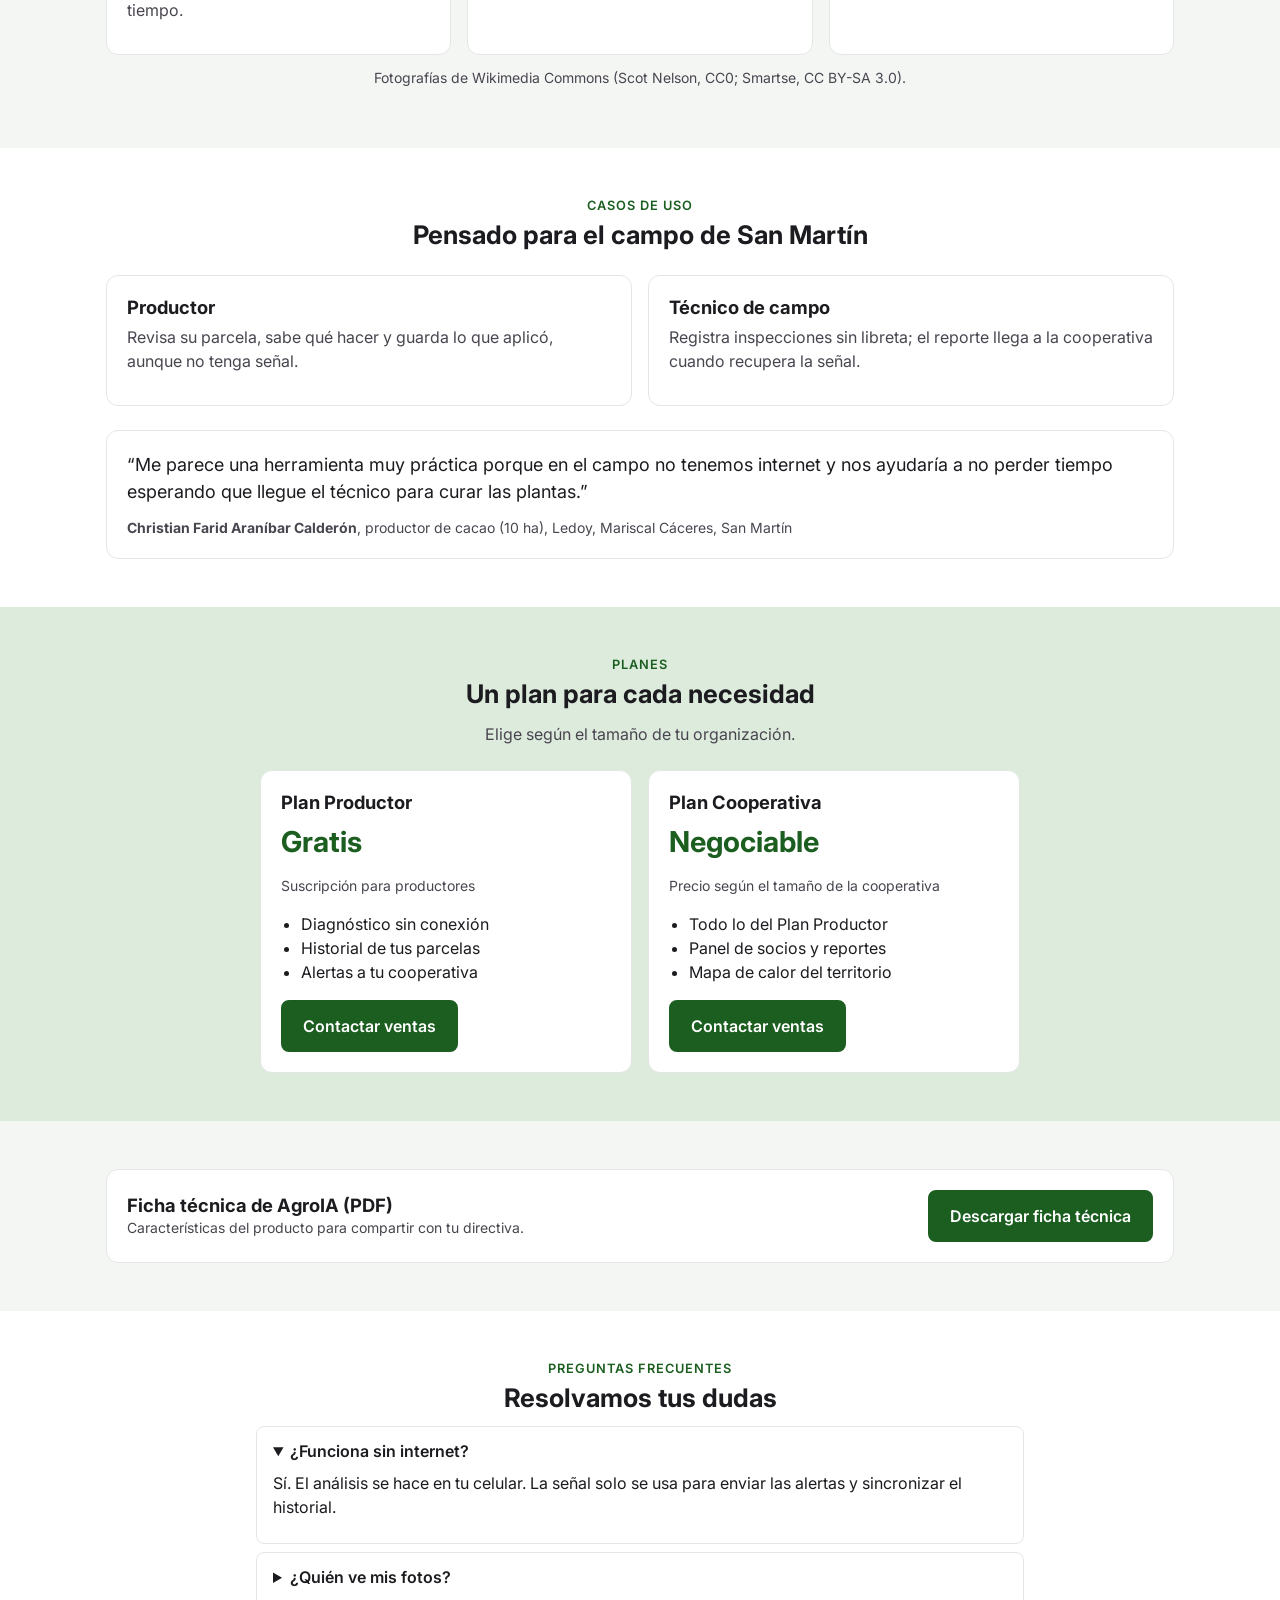
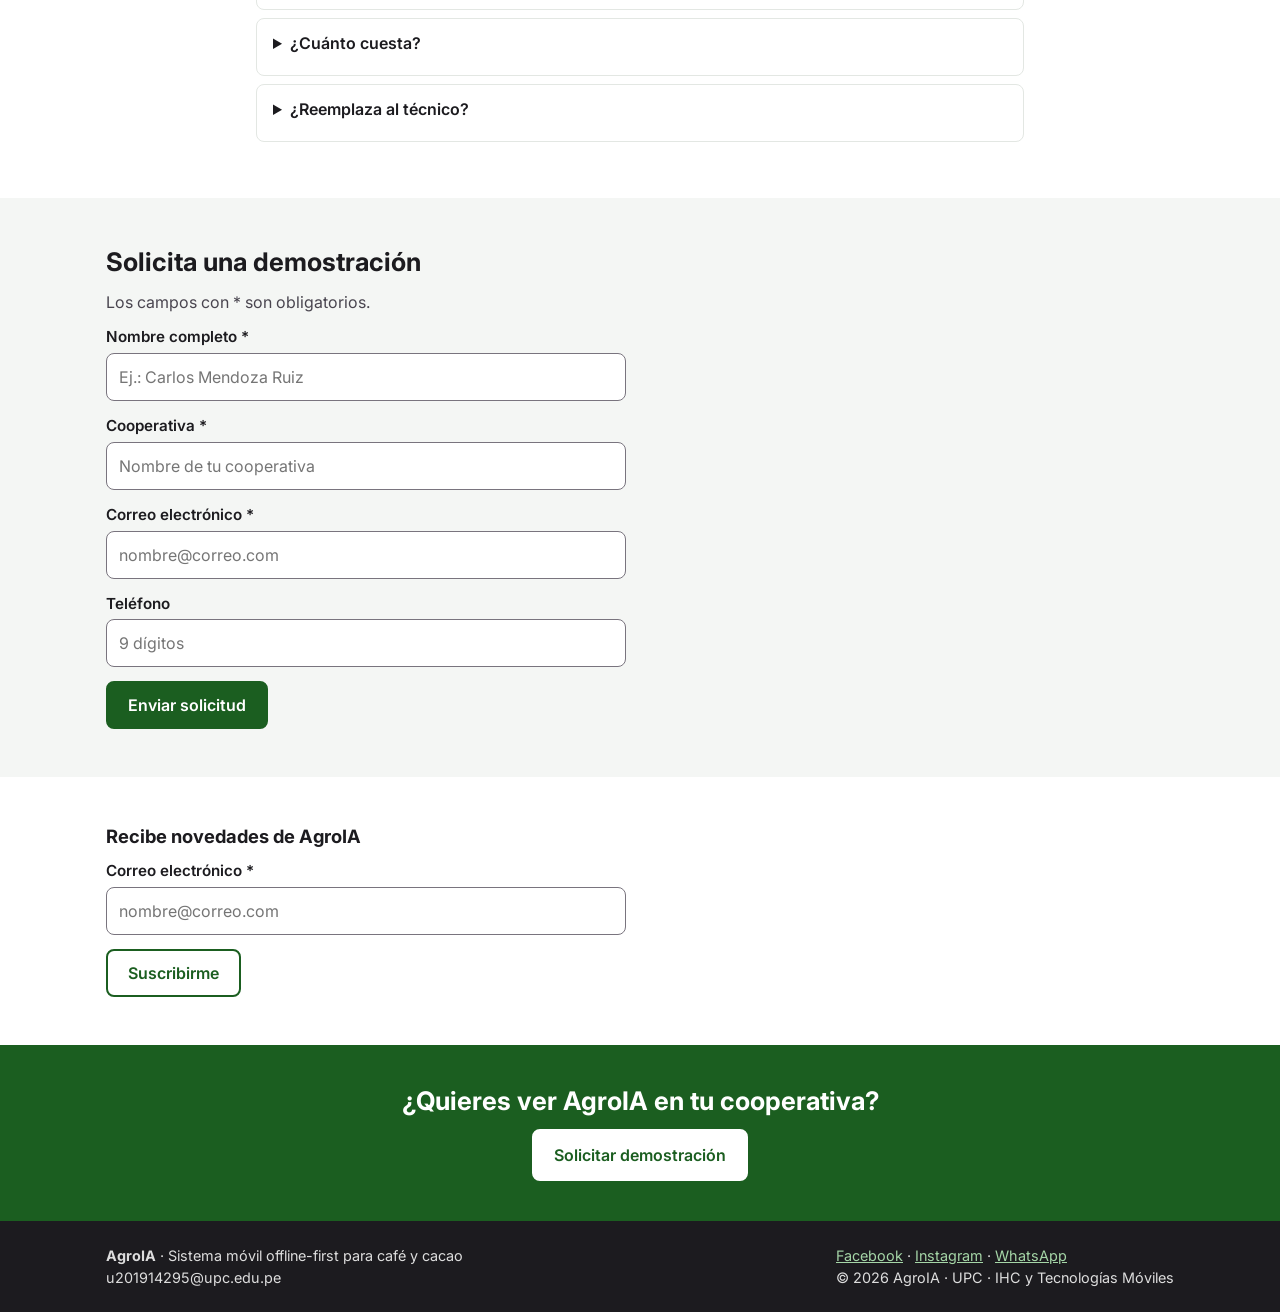
==== commit 0cb99ef4: "feat(demo): add interactive demo simulating core user stories EP01-EP05 Adds demo.html with five ARI" ====
--- a/public/index.html
+++ b/public/index.html
@@ -3,6 +3,7 @@
 <head>
   <meta charset="UTF-8">
   <meta name="viewport" content="width=device-width, initial-scale=1">
+  <meta name="color-scheme" content="only light">
   <title>AgroIA | Detecta a tiempo las plagas de tu cultivo, sin internet</title>
   <meta name="description" content="AgroIA ayuda a productores y cooperativas de café y cacao a detectar plagas con el celular, incluso sin internet.">
   <link rel="icon" href="favicon.ico">
@@ -22,6 +23,7 @@
         <a href="#casos">Casos de uso</a>
         <a href="#planes">Planes</a>
         <a href="#preguntas">Preguntas</a>
+        <a href="demo.html">Demo interactiva</a>
         <a href="#demo">Demostración</a>
       </nav>
     </div>
@@ -38,6 +40,7 @@
           <div class="btn-row">
             <a class="btn" href="#demo">Solicitar demostración</a>
             <a class="btn btn-outline" href="#como-funciona">Ver cómo funciona</a>
+            <a class="btn btn-outline" href="demo.html">Probar la demo</a>
           </div>
         </div>
         <img src="assets/images/hero.jpg" alt="Mazorca de cacao con polvo blanco de moniliasis">
--- a/public/assets/styles/styles.css
+++ b/public/assets/styles/styles.css
@@ -2,6 +2,7 @@
    Colores y tipografia tomados del Design System del informe (Inter, verde #1B5E20). */
 
 :root {
+  color-scheme: only light; /* evita que el navegador oscurezca solo los fondos y deje el texto oscuro ilegible */
   --primary: #1B5E20;
   --primary-light: #DDEBDD;
   --bg: #F4F6F4;
